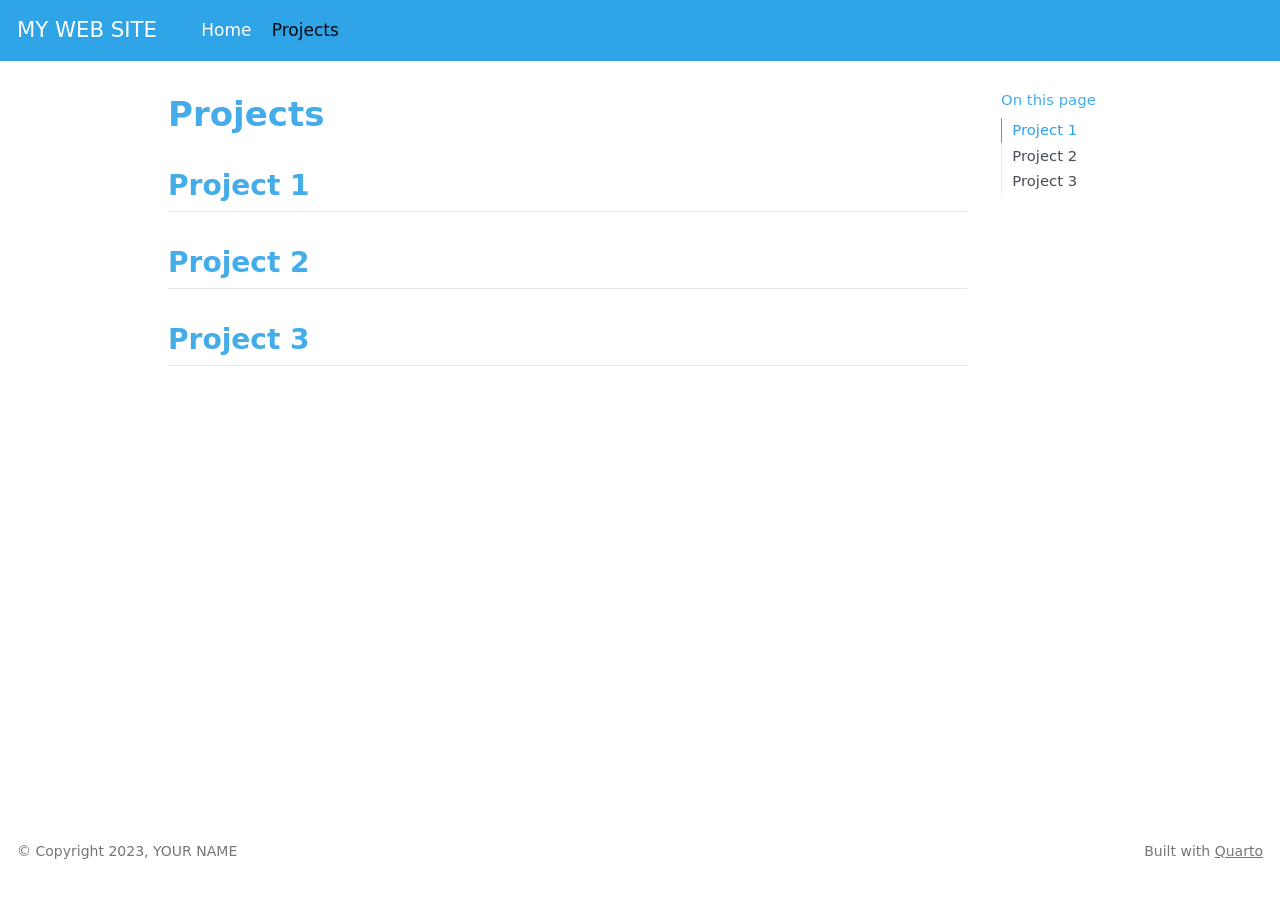
==== docs/projects.html @ d7d1faad "Initial commit" ====
<!DOCTYPE html>
<html xmlns="http://www.w3.org/1999/xhtml" lang="en" xml:lang="en"><head>

<meta charset="utf-8">
<meta name="generator" content="quarto-1.3.361">

<meta name="viewport" content="width=device-width, initial-scale=1.0, user-scalable=yes">


<title>MY WEB SITE - Projects</title>
<style>
code{white-space: pre-wrap;}
span.smallcaps{font-variant: small-caps;}
div.columns{display: flex; gap: min(4vw, 1.5em);}
div.column{flex: auto; overflow-x: auto;}
div.hanging-indent{margin-left: 1.5em; text-indent: -1.5em;}
ul.task-list{list-style: none;}
ul.task-list li input[type="checkbox"] {
  width: 0.8em;
  margin: 0 0.8em 0.2em -1em; /* quarto-specific, see https://github.com/quarto-dev/quarto-cli/issues/4556 */ 
  vertical-align: middle;
}
</style>


<script src="site_libs/quarto-nav/quarto-nav.js"></script>
<script src="site_libs/quarto-nav/headroom.min.js"></script>
<script src="site_libs/clipboard/clipboard.min.js"></script>
<script src="site_libs/quarto-search/autocomplete.umd.js"></script>
<script src="site_libs/quarto-search/fuse.min.js"></script>
<script src="site_libs/quarto-search/quarto-search.js"></script>
<meta name="quarto:offset" content="./">
<script src="site_libs/quarto-html/quarto.js"></script>
<script src="site_libs/quarto-html/popper.min.js"></script>
<script src="site_libs/quarto-html/tippy.umd.min.js"></script>
<script src="site_libs/quarto-html/anchor.min.js"></script>
<link href="site_libs/quarto-html/tippy.css" rel="stylesheet">
<link href="site_libs/quarto-html/quarto-syntax-highlighting.css" rel="stylesheet" id="quarto-text-highlighting-styles">
<script src="site_libs/bootstrap/bootstrap.min.js"></script>
<link href="site_libs/bootstrap/bootstrap-icons.css" rel="stylesheet">
<link href="site_libs/bootstrap/bootstrap.min.css" rel="stylesheet" id="quarto-bootstrap" data-mode="light">
<script id="quarto-search-options" type="application/json">{
  "location": "navbar",
  "copy-button": false,
  "collapse-after": 3,
  "panel-placement": "end",
  "type": "overlay",
  "limit": 20,
  "language": {
    "search-no-results-text": "No results",
    "search-matching-documents-text": "matching documents",
    "search-copy-link-title": "Copy link to search",
    "search-hide-matches-text": "Hide additional matches",
    "search-more-match-text": "more match in this document",
    "search-more-matches-text": "more matches in this document",
    "search-clear-button-title": "Clear",
    "search-detached-cancel-button-title": "Cancel",
    "search-submit-button-title": "Submit",
    "search-label": "Search"
  }
}</script>


</head>

<body class="nav-fixed">

<div id="quarto-search-results"></div>
  <header id="quarto-header" class="headroom fixed-top">
    <nav class="navbar navbar-expand-lg navbar-dark ">
      <div class="navbar-container container-fluid">
      <div class="navbar-brand-container">
    <a class="navbar-brand" href="./index.html">
    <span class="navbar-title">MY WEB SITE</span>
    </a>
  </div>
            <div id="quarto-search" class="" title="Search"></div>
          <button class="navbar-toggler" type="button" data-bs-toggle="collapse" data-bs-target="#navbarCollapse" aria-controls="navbarCollapse" aria-expanded="false" aria-label="Toggle navigation" onclick="if (window.quartoToggleHeadroom) { window.quartoToggleHeadroom(); }">
  <span class="navbar-toggler-icon"></span>
</button>
          <div class="collapse navbar-collapse" id="navbarCollapse">
            <ul class="navbar-nav navbar-nav-scroll me-auto">
  <li class="nav-item">
    <a class="nav-link" href="./index.html" rel="" target="">
 <span class="menu-text">Home</span></a>
  </li>  
  <li class="nav-item">
    <a class="nav-link active" href="./projects.html" rel="" target="" aria-current="page">
 <span class="menu-text">Projects</span></a>
  </li>  
</ul>
            <div class="quarto-navbar-tools ms-auto">
    <a href="https://twitter.com/" title="" class="quarto-navigation-tool px-1" aria-label=""><i class="bi bi-twitter"></i></a>
    <a href="https://github.com/YOURUSERNAME/YOURREPO" title="" class="quarto-navigation-tool px-1" aria-label=""><i class="bi bi-github"></i></a>
</div>
          </div> <!-- /navcollapse -->
      </div> <!-- /container-fluid -->
    </nav>
</header>
<!-- content -->
<div id="quarto-content" class="quarto-container page-columns page-rows-contents page-layout-article page-navbar">
<!-- sidebar -->
<!-- margin-sidebar -->
    <div id="quarto-margin-sidebar" class="sidebar margin-sidebar">
        <nav id="TOC" role="doc-toc" class="toc-active">
    <h2 id="toc-title">On this page</h2>
   
  <ul>
  <li><a href="#project-1" id="toc-project-1" class="nav-link active" data-scroll-target="#project-1">Project 1</a></li>
  <li><a href="#project-2" id="toc-project-2" class="nav-link" data-scroll-target="#project-2">Project 2</a></li>
  <li><a href="#project-3" id="toc-project-3" class="nav-link" data-scroll-target="#project-3">Project 3</a></li>
  </ul>
</nav>
    </div>
<!-- main -->
<main class="content" id="quarto-document-content">

<header id="title-block-header" class="quarto-title-block default">
<div class="quarto-title">
<h1 class="title">Projects</h1>
</div>



<div class="quarto-title-meta">

    
  
    
  </div>
  

</header>

<section id="project-1" class="level2">
<h2 class="anchored" data-anchor-id="project-1">Project 1</h2>
</section>
<section id="project-2" class="level2">
<h2 class="anchored" data-anchor-id="project-2">Project 2</h2>
</section>
<section id="project-3" class="level2">
<h2 class="anchored" data-anchor-id="project-3">Project 3</h2>


</section>

</main> <!-- /main -->
<script id="quarto-html-after-body" type="application/javascript">
window.document.addEventListener("DOMContentLoaded", function (event) {
  const toggleBodyColorMode = (bsSheetEl) => {
    const mode = bsSheetEl.getAttribute("data-mode");
    const bodyEl = window.document.querySelector("body");
    if (mode === "dark") {
      bodyEl.classList.add("quarto-dark");
      bodyEl.classList.remove("quarto-light");
    } else {
      bodyEl.classList.add("quarto-light");
      bodyEl.classList.remove("quarto-dark");
    }
  }
  const toggleBodyColorPrimary = () => {
    const bsSheetEl = window.document.querySelector("link#quarto-bootstrap");
    if (bsSheetEl) {
      toggleBodyColorMode(bsSheetEl);
    }
  }
  toggleBodyColorPrimary();  
  const icon = "";
  const anchorJS = new window.AnchorJS();
  anchorJS.options = {
    placement: 'right',
    icon: icon
  };
  anchorJS.add('.anchored');
  const isCodeAnnotation = (el) => {
    for (const clz of el.classList) {
      if (clz.startsWith('code-annotation-')) {                     
        return true;
      }
    }
    return false;
  }
  const clipboard = new window.ClipboardJS('.code-copy-button', {
    text: function(trigger) {
      const codeEl = trigger.previousElementSibling.cloneNode(true);
      for (const childEl of codeEl.children) {
        if (isCodeAnnotation(childEl)) {
          childEl.remove();
        }
      }
      return codeEl.innerText;
    }
  });
  clipboard.on('success', function(e) {
    // button target
    const button = e.trigger;
    // don't keep focus
    button.blur();
    // flash "checked"
    button.classList.add('code-copy-button-checked');
    var currentTitle = button.getAttribute("title");
    button.setAttribute("title", "Copied!");
    let tooltip;
    if (window.bootstrap) {
      button.setAttribute("data-bs-toggle", "tooltip");
      button.setAttribute("data-bs-placement", "left");
      button.setAttribute("data-bs-title", "Copied!");
      tooltip = new bootstrap.Tooltip(button, 
        { trigger: "manual", 
          customClass: "code-copy-button-tooltip",
          offset: [0, -8]});
      tooltip.show();    
    }
    setTimeout(function() {
      if (tooltip) {
        tooltip.hide();
        button.removeAttribute("data-bs-title");
        button.removeAttribute("data-bs-toggle");
        button.removeAttribute("data-bs-placement");
      }
      button.setAttribute("title", currentTitle);
      button.classList.remove('code-copy-button-checked');
    }, 1000);
    // clear code selection
    e.clearSelection();
  });
  function tippyHover(el, contentFn) {
    const config = {
      allowHTML: true,
      content: contentFn,
      maxWidth: 500,
      delay: 100,
      arrow: false,
      appendTo: function(el) {
          return el.parentElement;
      },
      interactive: true,
      interactiveBorder: 10,
      theme: 'quarto',
      placement: 'bottom-start'
    };
    window.tippy(el, config); 
  }
  const noterefs = window.document.querySelectorAll('a[role="doc-noteref"]');
  for (var i=0; i<noterefs.length; i++) {
    const ref = noterefs[i];
    tippyHover(ref, function() {
      // use id or data attribute instead here
      let href = ref.getAttribute('data-footnote-href') || ref.getAttribute('href');
      try { href = new URL(href).hash; } catch {}
      const id = href.replace(/^#\/?/, "");
      const note = window.document.getElementById(id);
      return note.innerHTML;
    });
  }
      let selectedAnnoteEl;
      const selectorForAnnotation = ( cell, annotation) => {
        let cellAttr = 'data-code-cell="' + cell + '"';
        let lineAttr = 'data-code-annotation="' +  annotation + '"';
        const selector = 'span[' + cellAttr + '][' + lineAttr + ']';
        return selector;
      }
      const selectCodeLines = (annoteEl) => {
        const doc = window.document;
        const targetCell = annoteEl.getAttribute("data-target-cell");
        const targetAnnotation = annoteEl.getAttribute("data-target-annotation");
        const annoteSpan = window.document.querySelector(selectorForAnnotation(targetCell, targetAnnotation));
        const lines = annoteSpan.getAttribute("data-code-lines").split(",");
        const lineIds = lines.map((line) => {
          return targetCell + "-" + line;
        })
        let top = null;
        let height = null;
        let parent = null;
        if (lineIds.length > 0) {
            //compute the position of the single el (top and bottom and make a div)
            const el = window.document.getElementById(lineIds[0]);
            top = el.offsetTop;
            height = el.offsetHeight;
            parent = el.parentElement.parentElement;
          if (lineIds.length > 1) {
            const lastEl = window.document.getElementById(lineIds[lineIds.length - 1]);
            const bottom = lastEl.offsetTop + lastEl.offsetHeight;
            height = bottom - top;
          }
          if (top !== null && height !== null && parent !== null) {
            // cook up a div (if necessary) and position it 
            let div = window.document.getElementById("code-annotation-line-highlight");
            if (div === null) {
              div = window.document.createElement("div");
              div.setAttribute("id", "code-annotation-line-highlight");
              div.style.position = 'absolute';
              parent.appendChild(div);
            }
            div.style.top = top - 2 + "px";
            div.style.height = height + 4 + "px";
            let gutterDiv = window.document.getElementById("code-annotation-line-highlight-gutter");
            if (gutterDiv === null) {
              gutterDiv = window.document.createElement("div");
              gutterDiv.setAttribute("id", "code-annotation-line-highlight-gutter");
              gutterDiv.style.position = 'absolute';
              const codeCell = window.document.getElementById(targetCell);
              const gutter = codeCell.querySelector('.code-annotation-gutter');
              gutter.appendChild(gutterDiv);
            }
            gutterDiv.style.top = top - 2 + "px";
            gutterDiv.style.height = height + 4 + "px";
          }
          selectedAnnoteEl = annoteEl;
        }
      };
      const unselectCodeLines = () => {
        const elementsIds = ["code-annotation-line-highlight", "code-annotation-line-highlight-gutter"];
        elementsIds.forEach((elId) => {
          const div = window.document.getElementById(elId);
          if (div) {
            div.remove();
          }
        });
        selectedAnnoteEl = undefined;
      };
      // Attach click handler to the DT
      const annoteDls = window.document.querySelectorAll('dt[data-target-cell]');
      for (const annoteDlNode of annoteDls) {
        annoteDlNode.addEventListener('click', (event) => {
          const clickedEl = event.target;
          if (clickedEl !== selectedAnnoteEl) {
            unselectCodeLines();
            const activeEl = window.document.querySelector('dt[data-target-cell].code-annotation-active');
            if (activeEl) {
              activeEl.classList.remove('code-annotation-active');
            }
            selectCodeLines(clickedEl);
            clickedEl.classList.add('code-annotation-active');
          } else {
            // Unselect the line
            unselectCodeLines();
            clickedEl.classList.remove('code-annotation-active');
          }
        });
      }
  const findCites = (el) => {
    const parentEl = el.parentElement;
    if (parentEl) {
      const cites = parentEl.dataset.cites;
      if (cites) {
        return {
          el,
          cites: cites.split(' ')
        };
      } else {
        return findCites(el.parentElement)
      }
    } else {
      return undefined;
    }
  };
  var bibliorefs = window.document.querySelectorAll('a[role="doc-biblioref"]');
  for (var i=0; i<bibliorefs.length; i++) {
    const ref = bibliorefs[i];
    const citeInfo = findCites(ref);
    if (citeInfo) {
      tippyHover(citeInfo.el, function() {
        var popup = window.document.createElement('div');
        citeInfo.cites.forEach(function(cite) {
          var citeDiv = window.document.createElement('div');
          citeDiv.classList.add('hanging-indent');
          citeDiv.classList.add('csl-entry');
          var biblioDiv = window.document.getElementById('ref-' + cite);
          if (biblioDiv) {
            citeDiv.innerHTML = biblioDiv.innerHTML;
          }
          popup.appendChild(citeDiv);
        });
        return popup.innerHTML;
      });
    }
  }
});
</script>
</div> <!-- /content -->
<footer class="footer">
  <div class="nav-footer">
    <div class="nav-footer-left">© Copyright 2023, YOUR NAME</div>   
    <div class="nav-footer-center">
      &nbsp;
    </div>
    <div class="nav-footer-right">Built with <a href="https://quarto.org/">Quarto</a></div>
  </div>
</footer>



</body></html>
---- docs/site_libs/quarto-html/tippy.css ----
.tippy-box[data-animation=fade][data-state=hidden]{opacity:0}[data-tippy-root]{max-width:calc(100vw - 10px)}.tippy-box{position:relative;background-color:#333;color:#fff;border-radius:4px;font-size:14px;line-height:1.4;white-space:normal;outline:0;transition-property:transform,visibility,opacity}.tippy-box[data-placement^=top]>.tippy-arrow{bottom:0}.tippy-box[data-placement^=top]>.tippy-arrow:before{bottom:-7px;left:0;border-width:8px 8px 0;border-top-color:initial;transform-origin:center top}.tippy-box[data-placement^=bottom]>.tippy-arrow{top:0}.tippy-box[data-placement^=bottom]>.tippy-arrow:before{top:-7px;left:0;border-width:0 8px 8px;border-bottom-color:initial;transform-origin:center bottom}.tippy-box[data-placement^=left]>.tippy-arrow{right:0}.tippy-box[data-placement^=left]>.tippy-arrow:before{border-width:8px 0 8px 8px;border-left-color:initial;right:-7px;transform-origin:center left}.tippy-box[data-placement^=right]>.tippy-arrow{left:0}.tippy-box[data-placement^=right]>.tippy-arrow:before{left:-7px;border-width:8px 8px 8px 0;border-right-color:initial;transform-origin:center right}.tippy-box[data-inertia][data-state=visible]{transition-timing-function:cubic-bezier(.54,1.5,.38,1.11)}.tippy-arrow{width:16px;height:16px;color:#333}.tippy-arrow:before{content:"";position:absolute;border-color:transparent;border-style:solid}.tippy-content{position:relative;padding:5px 9px;z-index:1}
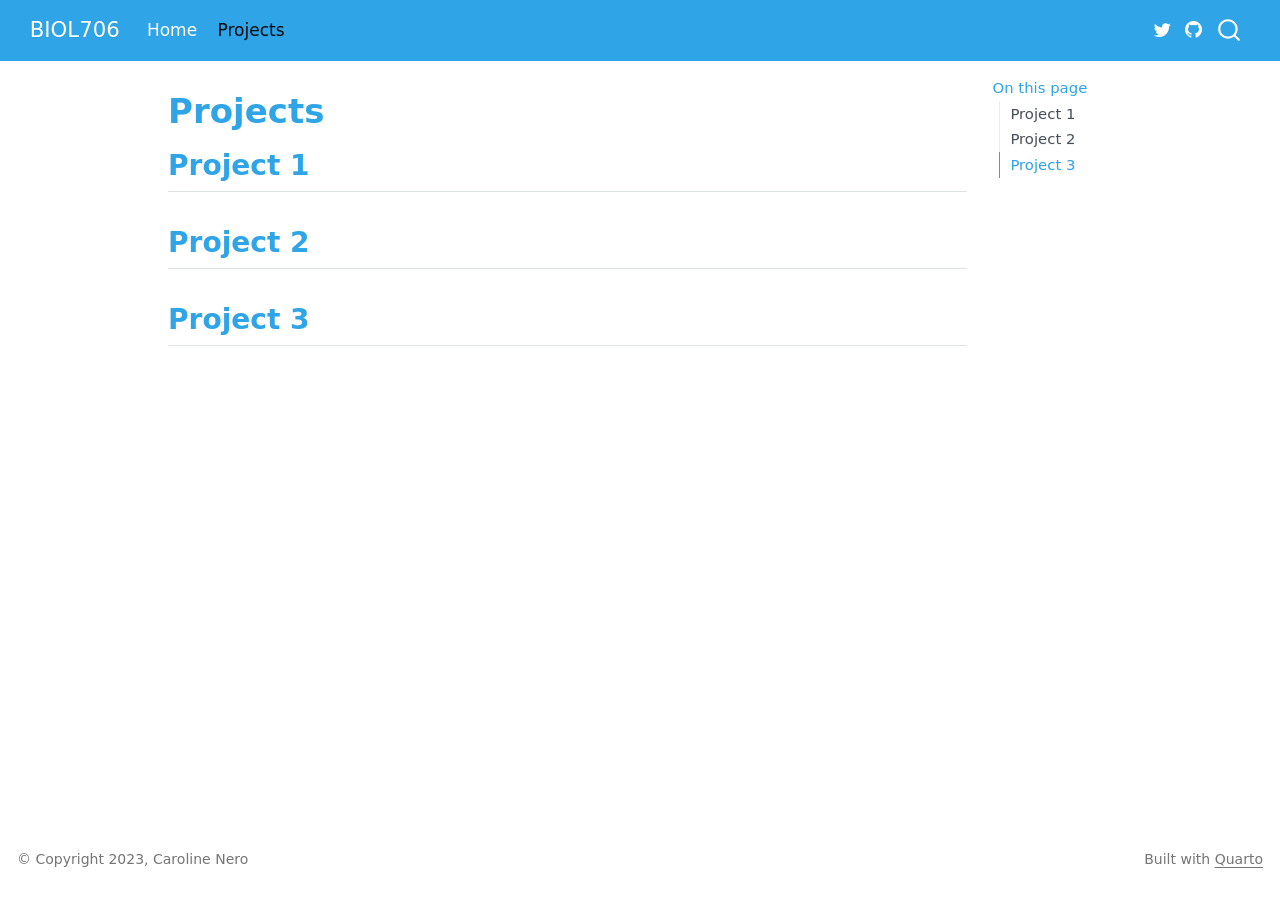
==== commit 3fb919b2: "first commit" ====
--- a/docs/projects.html
+++ b/docs/projects.html
@@ -2,12 +2,12 @@
 <html xmlns="http://www.w3.org/1999/xhtml" lang="en" xml:lang="en"><head>
 
 <meta charset="utf-8">
-<meta name="generator" content="quarto-1.3.361">
+<meta name="generator" content="quarto-1.5.57">
 
 <meta name="viewport" content="width=device-width, initial-scale=1.0, user-scalable=yes">
 
 
-<title>MY WEB SITE - Projects</title>
+<title>Projects – BIOL706</title>
 <style>
 code{white-space: pre-wrap;}
 span.smallcaps{font-variant: small-caps;}
@@ -45,7 +45,13 @@
   "collapse-after": 3,
   "panel-placement": "end",
   "type": "overlay",
-  "limit": 20,
+  "limit": 50,
+  "keyboard-shortcut": [
+    "f",
+    "/",
+    "s"
+  ],
+  "show-item-context": false,
   "language": {
     "search-no-results-text": "No results",
     "search-matching-documents-text": "matching documents",
@@ -54,6 +60,7 @@
     "search-more-match-text": "more match in this document",
     "search-more-matches-text": "more matches in this document",
     "search-clear-button-title": "Clear",
+    "search-text-placeholder": "",
     "search-detached-cancel-button-title": "Cancel",
     "search-submit-button-title": "Submit",
     "search-label": "Search"
@@ -67,33 +74,33 @@
 
 <div id="quarto-search-results"></div>
   <header id="quarto-header" class="headroom fixed-top">
-    <nav class="navbar navbar-expand-lg navbar-dark ">
+    <nav class="navbar navbar-expand-lg " data-bs-theme="dark">
       <div class="navbar-container container-fluid">
-      <div class="navbar-brand-container">
+      <div class="navbar-brand-container mx-auto">
     <a class="navbar-brand" href="./index.html">
-    <span class="navbar-title">MY WEB SITE</span>
+    <span class="navbar-title">BIOL706</span>
     </a>
   </div>
             <div id="quarto-search" class="" title="Search"></div>
-          <button class="navbar-toggler" type="button" data-bs-toggle="collapse" data-bs-target="#navbarCollapse" aria-controls="navbarCollapse" aria-expanded="false" aria-label="Toggle navigation" onclick="if (window.quartoToggleHeadroom) { window.quartoToggleHeadroom(); }">
+          <button class="navbar-toggler" type="button" data-bs-toggle="collapse" data-bs-target="#navbarCollapse" aria-controls="navbarCollapse" role="menu" aria-expanded="false" aria-label="Toggle navigation" onclick="if (window.quartoToggleHeadroom) { window.quartoToggleHeadroom(); }">
   <span class="navbar-toggler-icon"></span>
 </button>
           <div class="collapse navbar-collapse" id="navbarCollapse">
             <ul class="navbar-nav navbar-nav-scroll me-auto">
   <li class="nav-item">
-    <a class="nav-link" href="./index.html" rel="" target="">
- <span class="menu-text">Home</span></a>
+    <a class="nav-link" href="./index.html"> 
+<span class="menu-text">Home</span></a>
   </li>  
   <li class="nav-item">
-    <a class="nav-link active" href="./projects.html" rel="" target="" aria-current="page">
- <span class="menu-text">Projects</span></a>
+    <a class="nav-link active" href="./projects.html" aria-current="page"> 
+<span class="menu-text">Projects</span></a>
   </li>  
 </ul>
-            <div class="quarto-navbar-tools ms-auto">
+          </div> <!-- /navcollapse -->
+            <div class="quarto-navbar-tools">
     <a href="https://twitter.com/" title="" class="quarto-navigation-tool px-1" aria-label=""><i class="bi bi-twitter"></i></a>
     <a href="https://github.com/YOURUSERNAME/YOURREPO" title="" class="quarto-navigation-tool px-1" aria-label=""><i class="bi bi-github"></i></a>
 </div>
-          </div> <!-- /navcollapse -->
       </div> <!-- /container-fluid -->
     </nav>
 </header>
@@ -130,7 +137,9 @@
   </div>
   
 
+
 </header>
+
 
 <section id="project-1" class="level2">
 <h2 class="anchored" data-anchor-id="project-1">Project 1</h2>
@@ -180,18 +189,7 @@
     }
     return false;
   }
-  const clipboard = new window.ClipboardJS('.code-copy-button', {
-    text: function(trigger) {
-      const codeEl = trigger.previousElementSibling.cloneNode(true);
-      for (const childEl of codeEl.children) {
-        if (isCodeAnnotation(childEl)) {
-          childEl.remove();
-        }
-      }
-      return codeEl.innerText;
-    }
-  });
-  clipboard.on('success', function(e) {
+  const onCopySuccess = function(e) {
     // button target
     const button = e.trigger;
     // don't keep focus
@@ -223,11 +221,50 @@
     }, 1000);
     // clear code selection
     e.clearSelection();
+  }
+  const getTextToCopy = function(trigger) {
+      const codeEl = trigger.previousElementSibling.cloneNode(true);
+      for (const childEl of codeEl.children) {
+        if (isCodeAnnotation(childEl)) {
+          childEl.remove();
+        }
+      }
+      return codeEl.innerText;
+  }
+  const clipboard = new window.ClipboardJS('.code-copy-button:not([data-in-quarto-modal])', {
+    text: getTextToCopy
   });
-  function tippyHover(el, contentFn) {
+  clipboard.on('success', onCopySuccess);
+  if (window.document.getElementById('quarto-embedded-source-code-modal')) {
+    // For code content inside modals, clipBoardJS needs to be initialized with a container option
+    // TODO: Check when it could be a function (https://github.com/zenorocha/clipboard.js/issues/860)
+    const clipboardModal = new window.ClipboardJS('.code-copy-button[data-in-quarto-modal]', {
+      text: getTextToCopy,
+      container: window.document.getElementById('quarto-embedded-source-code-modal')
+    });
+    clipboardModal.on('success', onCopySuccess);
+  }
+    var localhostRegex = new RegExp(/^(?:http|https):\/\/localhost\:?[0-9]*\//);
+    var mailtoRegex = new RegExp(/^mailto:/);
+      var filterRegex = new RegExp('/' + window.location.host + '/');
+    var isInternal = (href) => {
+        return filterRegex.test(href) || localhostRegex.test(href) || mailtoRegex.test(href);
+    }
+    // Inspect non-navigation links and adorn them if external
+ 	var links = window.document.querySelectorAll('a[href]:not(.nav-link):not(.navbar-brand):not(.toc-action):not(.sidebar-link):not(.sidebar-item-toggle):not(.pagination-link):not(.no-external):not([aria-hidden]):not(.dropdown-item):not(.quarto-navigation-tool):not(.about-link)');
+    for (var i=0; i<links.length; i++) {
+      const link = links[i];
+      if (!isInternal(link.href)) {
+        // undo the damage that might have been done by quarto-nav.js in the case of
+        // links that we want to consider external
+        if (link.dataset.originalHref !== undefined) {
+          link.href = link.dataset.originalHref;
+        }
+      }
+    }
+  function tippyHover(el, contentFn, onTriggerFn, onUntriggerFn) {
     const config = {
       allowHTML: true,
-      content: contentFn,
       maxWidth: 500,
       delay: 100,
       arrow: false,
@@ -237,8 +274,17 @@
       interactive: true,
       interactiveBorder: 10,
       theme: 'quarto',
-      placement: 'bottom-start'
+      placement: 'bottom-start',
     };
+    if (contentFn) {
+      config.content = contentFn;
+    }
+    if (onTriggerFn) {
+      config.onTrigger = onTriggerFn;
+    }
+    if (onUntriggerFn) {
+      config.onUntrigger = onUntriggerFn;
+    }
     window.tippy(el, config); 
   }
   const noterefs = window.document.querySelectorAll('a[role="doc-noteref"]');
@@ -250,7 +296,130 @@
       try { href = new URL(href).hash; } catch {}
       const id = href.replace(/^#\/?/, "");
       const note = window.document.getElementById(id);
-      return note.innerHTML;
+      if (note) {
+        return note.innerHTML;
+      } else {
+        return "";
+      }
+    });
+  }
+  const xrefs = window.document.querySelectorAll('a.quarto-xref');
+  const processXRef = (id, note) => {
+    // Strip column container classes
+    const stripColumnClz = (el) => {
+      el.classList.remove("page-full", "page-columns");
+      if (el.children) {
+        for (const child of el.children) {
+          stripColumnClz(child);
+        }
+      }
+    }
+    stripColumnClz(note)
+    if (id === null || id.startsWith('sec-')) {
+      // Special case sections, only their first couple elements
+      const container = document.createElement("div");
+      if (note.children && note.children.length > 2) {
+        container.appendChild(note.children[0].cloneNode(true));
+        for (let i = 1; i < note.children.length; i++) {
+          const child = note.children[i];
+          if (child.tagName === "P" && child.innerText === "") {
+            continue;
+          } else {
+            container.appendChild(child.cloneNode(true));
+            break;
+          }
+        }
+        if (window.Quarto?.typesetMath) {
+          window.Quarto.typesetMath(container);
+        }
+        return container.innerHTML
+      } else {
+        if (window.Quarto?.typesetMath) {
+          window.Quarto.typesetMath(note);
+        }
+        return note.innerHTML;
+      }
+    } else {
+      // Remove any anchor links if they are present
+      const anchorLink = note.querySelector('a.anchorjs-link');
+      if (anchorLink) {
+        anchorLink.remove();
+      }
+      if (window.Quarto?.typesetMath) {
+        window.Quarto.typesetMath(note);
+      }
+      // TODO in 1.5, we should make sure this works without a callout special case
+      if (note.classList.contains("callout")) {
+        return note.outerHTML;
+      } else {
+        return note.innerHTML;
+      }
+    }
+  }
+  for (var i=0; i<xrefs.length; i++) {
+    const xref = xrefs[i];
+    tippyHover(xref, undefined, function(instance) {
+      instance.disable();
+      let url = xref.getAttribute('href');
+      let hash = undefined; 
+      if (url.startsWith('#')) {
+        hash = url;
+      } else {
+        try { hash = new URL(url).hash; } catch {}
+      }
+      if (hash) {
+        const id = hash.replace(/^#\/?/, "");
+        const note = window.document.getElementById(id);
+        if (note !== null) {
+          try {
+            const html = processXRef(id, note.cloneNode(true));
+            instance.setContent(html);
+          } finally {
+            instance.enable();
+            instance.show();
+          }
+        } else {
+          // See if we can fetch this
+          fetch(url.split('#')[0])
+          .then(res => res.text())
+          .then(html => {
+            const parser = new DOMParser();
+            const htmlDoc = parser.parseFromString(html, "text/html");
+            const note = htmlDoc.getElementById(id);
+            if (note !== null) {
+              const html = processXRef(id, note);
+              instance.setContent(html);
+            } 
+          }).finally(() => {
+            instance.enable();
+            instance.show();
+          });
+        }
+      } else {
+        // See if we can fetch a full url (with no hash to target)
+        // This is a special case and we should probably do some content thinning / targeting
+        fetch(url)
+        .then(res => res.text())
+        .then(html => {
+          const parser = new DOMParser();
+          const htmlDoc = parser.parseFromString(html, "text/html");
+          const note = htmlDoc.querySelector('main.content');
+          if (note !== null) {
+            // This should only happen for chapter cross references
+            // (since there is no id in the URL)
+            // remove the first header
+            if (note.children.length > 0 && note.children[0].tagName === "HEADER") {
+              note.children[0].remove();
+            }
+            const html = processXRef(null, note);
+            instance.setContent(html);
+          } 
+        }).finally(() => {
+          instance.enable();
+          instance.show();
+        });
+      }
+    }, function(instance) {
     });
   }
       let selectedAnnoteEl;
@@ -294,6 +463,7 @@
             }
             div.style.top = top - 2 + "px";
             div.style.height = height + 4 + "px";
+            div.style.left = 0;
             let gutterDiv = window.document.getElementById("code-annotation-line-highlight-gutter");
             if (gutterDiv === null) {
               gutterDiv = window.document.createElement("div");
@@ -319,6 +489,32 @@
         });
         selectedAnnoteEl = undefined;
       };
+        // Handle positioning of the toggle
+    window.addEventListener(
+      "resize",
+      throttle(() => {
+        elRect = undefined;
+        if (selectedAnnoteEl) {
+          selectCodeLines(selectedAnnoteEl);
+        }
+      }, 10)
+    );
+    function throttle(fn, ms) {
+    let throttle = false;
+    let timer;
+      return (...args) => {
+        if(!throttle) { // first call gets through
+            fn.apply(this, args);
+            throttle = true;
+        } else { // all the others get throttled
+            if(timer) clearTimeout(timer); // cancel #2
+            timer = setTimeout(() => {
+              fn.apply(this, args);
+              timer = throttle = false;
+            }, ms);
+        }
+      };
+    }
       // Attach click handler to the DT
       const annoteDls = window.document.querySelectorAll('dt[data-target-cell]');
       for (const annoteDlNode of annoteDls) {
@@ -381,14 +577,19 @@
 </div> <!-- /content -->
 <footer class="footer">
   <div class="nav-footer">
-    <div class="nav-footer-left">© Copyright 2023, YOUR NAME</div>   
+    <div class="nav-footer-left">
+<p>© Copyright 2023, Caroline Nero</p>
+</div>   
     <div class="nav-footer-center">
       &nbsp;
     </div>
-    <div class="nav-footer-right">Built with <a href="https://quarto.org/">Quarto</a></div>
+    <div class="nav-footer-right">
+<p>Built with <a href="https://quarto.org/">Quarto</a></p>
+</div>
   </div>
 </footer>
 
 
 
+
 </body></html>
--- a/docs/site_libs/quarto-html/quarto-syntax-highlighting.css
+++ b/docs/site_libs/quarto-html/quarto-syntax-highlighting.css
@@ -0,0 +1,205 @@
+/* quarto syntax highlight colors */
+:root {
+  --quarto-hl-ot-color: #003B4F;
+  --quarto-hl-at-color: #657422;
+  --quarto-hl-ss-color: #20794D;
+  --quarto-hl-an-color: #5E5E5E;
+  --quarto-hl-fu-color: #4758AB;
+  --quarto-hl-st-color: #20794D;
+  --quarto-hl-cf-color: #003B4F;
+  --quarto-hl-op-color: #5E5E5E;
+  --quarto-hl-er-color: #AD0000;
+  --quarto-hl-bn-color: #AD0000;
+  --quarto-hl-al-color: #AD0000;
+  --quarto-hl-va-color: #111111;
+  --quarto-hl-bu-color: inherit;
+  --quarto-hl-ex-color: inherit;
+  --quarto-hl-pp-color: #AD0000;
+  --quarto-hl-in-color: #5E5E5E;
+  --quarto-hl-vs-color: #20794D;
+  --quarto-hl-wa-color: #5E5E5E;
+  --quarto-hl-do-color: #5E5E5E;
+  --quarto-hl-im-color: #00769E;
+  --quarto-hl-ch-color: #20794D;
+  --quarto-hl-dt-color: #AD0000;
+  --quarto-hl-fl-color: #AD0000;
+  --quarto-hl-co-color: #5E5E5E;
+  --quarto-hl-cv-color: #5E5E5E;
+  --quarto-hl-cn-color: #8f5902;
+  --quarto-hl-sc-color: #5E5E5E;
+  --quarto-hl-dv-color: #AD0000;
+  --quarto-hl-kw-color: #003B4F;
+}
+
+/* other quarto variables */
+:root {
+  --quarto-font-monospace: SFMono-Regular, Menlo, Monaco, Consolas, "Liberation Mono", "Courier New", monospace;
+}
+
+pre > code.sourceCode > span {
+  color: #003B4F;
+}
+
+code span {
+  color: #003B4F;
+}
+
+code.sourceCode > span {
+  color: #003B4F;
+}
+
+div.sourceCode,
+div.sourceCode pre.sourceCode {
+  color: #003B4F;
+}
+
+code span.ot {
+  color: #003B4F;
+  font-style: inherit;
+}
+
+code span.at {
+  color: #657422;
+  font-style: inherit;
+}
+
+code span.ss {
+  color: #20794D;
+  font-style: inherit;
+}
+
+code span.an {
+  color: #5E5E5E;
+  font-style: inherit;
+}
+
+code span.fu {
+  color: #4758AB;
+  font-style: inherit;
+}
+
+code span.st {
+  color: #20794D;
+  font-style: inherit;
+}
+
+code span.cf {
+  color: #003B4F;
+  font-weight: bold;
+  font-style: inherit;
+}
+
+code span.op {
+  color: #5E5E5E;
+  font-style: inherit;
+}
+
+code span.er {
+  color: #AD0000;
+  font-style: inherit;
+}
+
+code span.bn {
+  color: #AD0000;
+  font-style: inherit;
+}
+
+code span.al {
+  color: #AD0000;
+  font-style: inherit;
+}
+
+code span.va {
+  color: #111111;
+  font-style: inherit;
+}
+
+code span.bu {
+  font-style: inherit;
+}
+
+code span.ex {
+  font-style: inherit;
+}
+
+code span.pp {
+  color: #AD0000;
+  font-style: inherit;
+}
+
+code span.in {
+  color: #5E5E5E;
+  font-style: inherit;
+}
+
+code span.vs {
+  color: #20794D;
+  font-style: inherit;
+}
+
+code span.wa {
+  color: #5E5E5E;
+  font-style: italic;
+}
+
+code span.do {
+  color: #5E5E5E;
+  font-style: italic;
+}
+
+code span.im {
+  color: #00769E;
+  font-style: inherit;
+}
+
+code span.ch {
+  color: #20794D;
+  font-style: inherit;
+}
+
+code span.dt {
+  color: #AD0000;
+  font-style: inherit;
+}
+
+code span.fl {
+  color: #AD0000;
+  font-style: inherit;
+}
+
+code span.co {
+  color: #5E5E5E;
+  font-style: inherit;
+}
+
+code span.cv {
+  color: #5E5E5E;
+  font-style: italic;
+}
+
+code span.cn {
+  color: #8f5902;
+  font-style: inherit;
+}
+
+code span.sc {
+  color: #5E5E5E;
+  font-style: inherit;
+}
+
+code span.dv {
+  color: #AD0000;
+  font-style: inherit;
+}
+
+code span.kw {
+  color: #003B4F;
+  font-weight: bold;
+  font-style: inherit;
+}
+
+.prevent-inlining {
+  content: "</";
+}
+
+/*# sourceMappingURL=debc5d5d77c3f9108843748ff7464032.css.map */
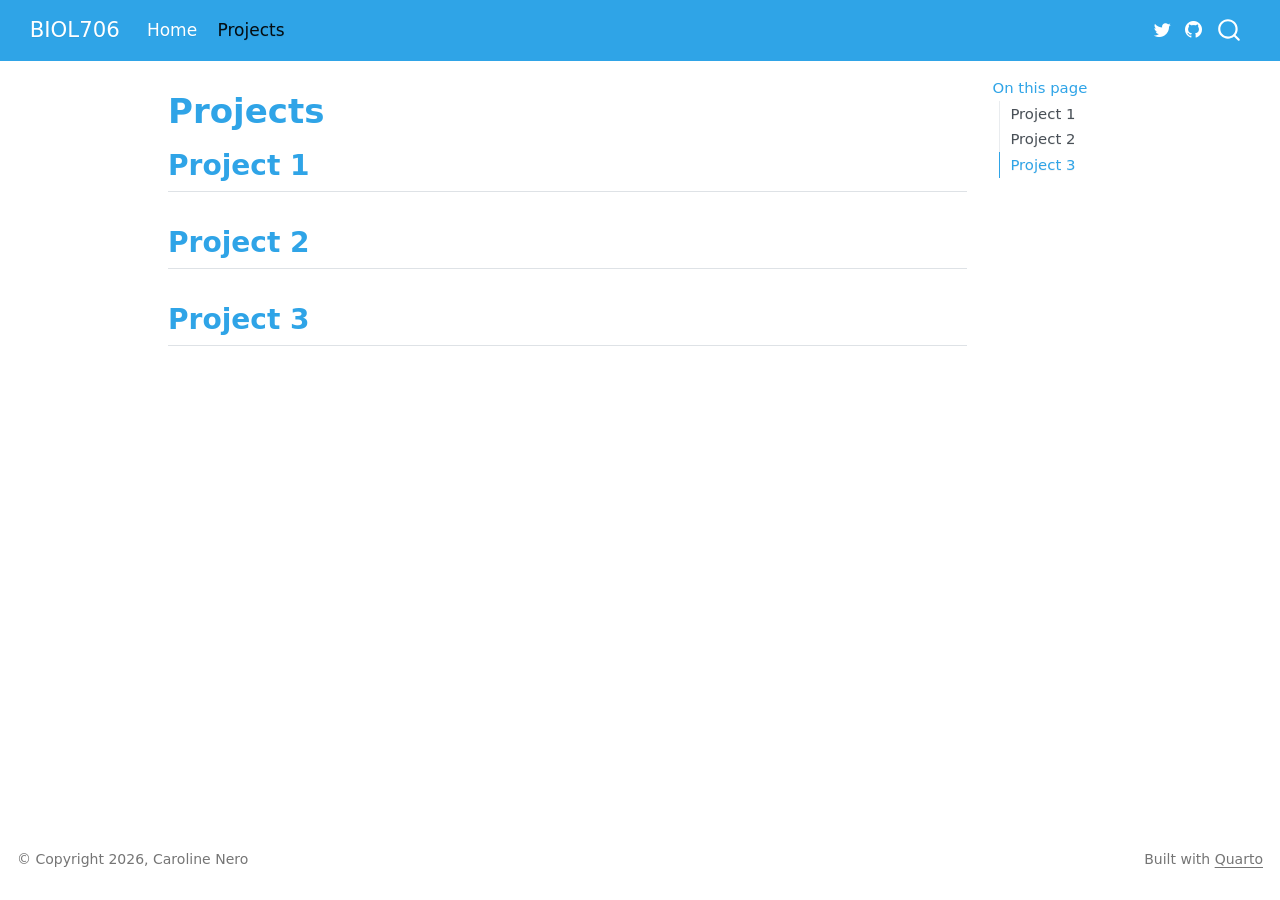
==== commit 91e8032f: "added better stuffs to make it the better website" ====
--- a/docs/projects.html
+++ b/docs/projects.html
@@ -2,17 +2,23 @@
 <html xmlns="http://www.w3.org/1999/xhtml" lang="en" xml:lang="en"><head>
 
 <meta charset="utf-8">
-<meta name="generator" content="quarto-1.5.57">
+<meta name="generator" content="quarto-1.10.18">
 
 <meta name="viewport" content="width=device-width, initial-scale=1.0, user-scalable=yes">
 
 
 <title>Projects – BIOL706</title>
 <style>
-code{white-space: pre-wrap;}
+/* Default styles provided by pandoc.
+** See https://pandoc.org/MANUAL.html#variables-for-html for config info.
+*/
 span.smallcaps{font-variant: small-caps;}
-div.columns{display: flex; gap: min(4vw, 1.5em);}
-div.column{flex: auto; overflow-x: auto;}
+div.columns{display: flex; gap: 1.5em;}
+div.column{flex: auto;}
+@media screen {
+div.columns{gap: min(4vw, 1.5em);}
+div.column{overflow-x: auto;}
+}
 div.hanging-indent{margin-left: 1.5em; text-indent: -1.5em;}
 ul.task-list{list-style: none;}
 ul.task-list li input[type="checkbox"] {
@@ -30,15 +36,16 @@
 <script src="site_libs/quarto-search/fuse.min.js"></script>
 <script src="site_libs/quarto-search/quarto-search.js"></script>
 <meta name="quarto:offset" content="./">
-<script src="site_libs/quarto-html/quarto.js"></script>
+<script src="site_libs/quarto-html/quarto.js" type="module"></script>
+<script src="site_libs/quarto-html/tabsets/tabsets.js" type="module"></script>
 <script src="site_libs/quarto-html/popper.min.js"></script>
 <script src="site_libs/quarto-html/tippy.umd.min.js"></script>
 <script src="site_libs/quarto-html/anchor.min.js"></script>
 <link href="site_libs/quarto-html/tippy.css" rel="stylesheet">
-<link href="site_libs/quarto-html/quarto-syntax-highlighting.css" rel="stylesheet" id="quarto-text-highlighting-styles">
+<link href="site_libs/quarto-html/quarto-syntax-highlighting-64a204ab8560d761af7679ceaba22944.css" rel="stylesheet" id="quarto-text-highlighting-styles">
 <script src="site_libs/bootstrap/bootstrap.min.js"></script>
 <link href="site_libs/bootstrap/bootstrap-icons.css" rel="stylesheet">
-<link href="site_libs/bootstrap/bootstrap.min.css" rel="stylesheet" id="quarto-bootstrap" data-mode="light">
+<link href="site_libs/bootstrap/bootstrap-29b139f52e1b4087b0c9e4528fec9435.min.css" rel="stylesheet" append-hash="true" id="quarto-bootstrap" data-mode="light">
 <script id="quarto-search-options" type="application/json">{
   "location": "navbar",
   "copy-button": false,
@@ -70,7 +77,7 @@
 
 </head>
 
-<body class="nav-fixed">
+<body class="nav-fixed quarto-light">
 
 <div id="quarto-search-results"></div>
   <header id="quarto-header" class="headroom fixed-top">
@@ -155,239 +162,243 @@
 
 </main> <!-- /main -->
 <script id="quarto-html-after-body" type="application/javascript">
-window.document.addEventListener("DOMContentLoaded", function (event) {
-  const toggleBodyColorMode = (bsSheetEl) => {
-    const mode = bsSheetEl.getAttribute("data-mode");
-    const bodyEl = window.document.querySelector("body");
-    if (mode === "dark") {
-      bodyEl.classList.add("quarto-dark");
-      bodyEl.classList.remove("quarto-light");
-    } else {
-      bodyEl.classList.add("quarto-light");
-      bodyEl.classList.remove("quarto-dark");
-    }
-  }
-  const toggleBodyColorPrimary = () => {
-    const bsSheetEl = window.document.querySelector("link#quarto-bootstrap");
-    if (bsSheetEl) {
-      toggleBodyColorMode(bsSheetEl);
-    }
-  }
-  toggleBodyColorPrimary();  
-  const icon = "";
-  const anchorJS = new window.AnchorJS();
-  anchorJS.options = {
-    placement: 'right',
-    icon: icon
-  };
-  anchorJS.add('.anchored');
-  const isCodeAnnotation = (el) => {
-    for (const clz of el.classList) {
-      if (clz.startsWith('code-annotation-')) {                     
-        return true;
-      }
-    }
-    return false;
-  }
-  const onCopySuccess = function(e) {
-    // button target
-    const button = e.trigger;
-    // don't keep focus
-    button.blur();
-    // flash "checked"
-    button.classList.add('code-copy-button-checked');
-    var currentTitle = button.getAttribute("title");
-    button.setAttribute("title", "Copied!");
-    let tooltip;
-    if (window.bootstrap) {
-      button.setAttribute("data-bs-toggle", "tooltip");
-      button.setAttribute("data-bs-placement", "left");
-      button.setAttribute("data-bs-title", "Copied!");
-      tooltip = new bootstrap.Tooltip(button, 
-        { trigger: "manual", 
-          customClass: "code-copy-button-tooltip",
-          offset: [0, -8]});
-      tooltip.show();    
-    }
-    setTimeout(function() {
-      if (tooltip) {
-        tooltip.hide();
-        button.removeAttribute("data-bs-title");
-        button.removeAttribute("data-bs-toggle");
-        button.removeAttribute("data-bs-placement");
-      }
-      button.setAttribute("title", currentTitle);
-      button.classList.remove('code-copy-button-checked');
-    }, 1000);
-    // clear code selection
-    e.clearSelection();
-  }
-  const getTextToCopy = function(trigger) {
-      const codeEl = trigger.previousElementSibling.cloneNode(true);
+  window.document.addEventListener("DOMContentLoaded", function (event) {
+    const icon = "";
+    const anchorJS = new window.AnchorJS();
+    anchorJS.options = {
+      placement: 'right',
+      icon: icon
+    };
+    anchorJS.add('.anchored');
+    const isCodeAnnotation = (el) => {
+      for (const clz of el.classList) {
+        if (clz.startsWith('code-annotation-')) {                     
+          return true;
+        }
+      }
+      return false;
+    }
+    const onCopySuccess = function(e) {
+      // button target
+      const button = e.trigger;
+      // don't keep focus
+      button.blur();
+      // flash "checked"
+      button.classList.add('code-copy-button-checked');
+      var currentTitle = button.getAttribute("title");
+      button.setAttribute("title", "Copied!");
+      let tooltip;
+      if (window.bootstrap) {
+        button.setAttribute("data-bs-toggle", "tooltip");
+        button.setAttribute("data-bs-placement", "left");
+        button.setAttribute("data-bs-title", "Copied!");
+        tooltip = new bootstrap.Tooltip(button, 
+          { trigger: "manual", 
+            customClass: "code-copy-button-tooltip",
+            offset: [0, -8]});
+        tooltip.show();    
+      }
+      setTimeout(function() {
+        if (tooltip) {
+          tooltip.hide();
+          button.removeAttribute("data-bs-title");
+          button.removeAttribute("data-bs-toggle");
+          button.removeAttribute("data-bs-placement");
+        }
+        button.setAttribute("title", currentTitle);
+        button.classList.remove('code-copy-button-checked');
+      }, 1000);
+      // clear code selection
+      e.clearSelection();
+    }
+    const getTextToCopy = function(trigger) {
+      const outerScaffold = trigger.parentElement.cloneNode(true);
+      const codeEl = outerScaffold.querySelector('code');
       for (const childEl of codeEl.children) {
         if (isCodeAnnotation(childEl)) {
           childEl.remove();
         }
       }
       return codeEl.innerText;
-  }
-  const clipboard = new window.ClipboardJS('.code-copy-button:not([data-in-quarto-modal])', {
-    text: getTextToCopy
-  });
-  clipboard.on('success', onCopySuccess);
-  if (window.document.getElementById('quarto-embedded-source-code-modal')) {
-    // For code content inside modals, clipBoardJS needs to be initialized with a container option
-    // TODO: Check when it could be a function (https://github.com/zenorocha/clipboard.js/issues/860)
-    const clipboardModal = new window.ClipboardJS('.code-copy-button[data-in-quarto-modal]', {
-      text: getTextToCopy,
-      container: window.document.getElementById('quarto-embedded-source-code-modal')
+    }
+    const clipboard = new window.ClipboardJS('.code-copy-button:not([data-in-quarto-modal])', {
+      text: getTextToCopy
     });
-    clipboardModal.on('success', onCopySuccess);
-  }
-    var localhostRegex = new RegExp(/^(?:http|https):\/\/localhost\:?[0-9]*\//);
-    var mailtoRegex = new RegExp(/^mailto:/);
-      var filterRegex = new RegExp('/' + window.location.host + '/');
-    var isInternal = (href) => {
-        return filterRegex.test(href) || localhostRegex.test(href) || mailtoRegex.test(href);
-    }
-    // Inspect non-navigation links and adorn them if external
- 	var links = window.document.querySelectorAll('a[href]:not(.nav-link):not(.navbar-brand):not(.toc-action):not(.sidebar-link):not(.sidebar-item-toggle):not(.pagination-link):not(.no-external):not([aria-hidden]):not(.dropdown-item):not(.quarto-navigation-tool):not(.about-link)');
-    for (var i=0; i<links.length; i++) {
-      const link = links[i];
-      if (!isInternal(link.href)) {
-        // undo the damage that might have been done by quarto-nav.js in the case of
-        // links that we want to consider external
-        if (link.dataset.originalHref !== undefined) {
-          link.href = link.dataset.originalHref;
-        }
-      }
-    }
-  function tippyHover(el, contentFn, onTriggerFn, onUntriggerFn) {
-    const config = {
-      allowHTML: true,
-      maxWidth: 500,
-      delay: 100,
-      arrow: false,
-      appendTo: function(el) {
-          return el.parentElement;
-      },
-      interactive: true,
-      interactiveBorder: 10,
-      theme: 'quarto',
-      placement: 'bottom-start',
-    };
-    if (contentFn) {
-      config.content = contentFn;
-    }
-    if (onTriggerFn) {
-      config.onTrigger = onTriggerFn;
-    }
-    if (onUntriggerFn) {
-      config.onUntrigger = onUntriggerFn;
-    }
-    window.tippy(el, config); 
-  }
-  const noterefs = window.document.querySelectorAll('a[role="doc-noteref"]');
-  for (var i=0; i<noterefs.length; i++) {
-    const ref = noterefs[i];
-    tippyHover(ref, function() {
-      // use id or data attribute instead here
-      let href = ref.getAttribute('data-footnote-href') || ref.getAttribute('href');
-      try { href = new URL(href).hash; } catch {}
-      const id = href.replace(/^#\/?/, "");
-      const note = window.document.getElementById(id);
-      if (note) {
-        return note.innerHTML;
+    clipboard.on('success', onCopySuccess);
+    if (window.document.getElementById('quarto-embedded-source-code-modal')) {
+      const clipboardModal = new window.ClipboardJS('.code-copy-button[data-in-quarto-modal]', {
+        text: getTextToCopy,
+        container: window.document.getElementById('quarto-embedded-source-code-modal')
+      });
+      clipboardModal.on('success', onCopySuccess);
+    }
+      var localhostRegex = new RegExp(/^(?:http|https):\/\/localhost\:?[0-9]*\//);
+      var mailtoRegex = new RegExp(/^mailto:/);
+        var filterRegex = new RegExp('/' + window.location.host + '/');
+      var isInternal = (href) => {
+          return filterRegex.test(href) || localhostRegex.test(href) || mailtoRegex.test(href);
+      }
+      // Inspect non-navigation links and adorn them if external
+     var links = window.document.querySelectorAll('a[href]:not(.nav-link):not(.navbar-brand):not(.toc-action):not(.sidebar-link):not(.sidebar-item-toggle):not(.pagination-link):not(.no-external):not([aria-hidden]):not(.dropdown-item):not(.quarto-navigation-tool):not(.about-link)');
+      for (var i=0; i<links.length; i++) {
+        const link = links[i];
+        if (!isInternal(link.href)) {
+          // undo the damage that might have been done by quarto-nav.js in the case of
+          // links that we want to consider external
+          if (link.dataset.originalHref !== undefined) {
+            link.href = link.dataset.originalHref;
+          }
+        }
+      }
+    function tippyHover(el, contentFn, onTriggerFn, onUntriggerFn) {
+      const config = {
+        allowHTML: true,
+        maxWidth: 500,
+        delay: 100,
+        arrow: false,
+        appendTo: function(el) {
+            return el.parentElement;
+        },
+        interactive: true,
+        interactiveBorder: 10,
+        theme: 'quarto',
+        placement: 'bottom-start',
+      };
+      if (contentFn) {
+        config.content = contentFn;
+      }
+      if (onTriggerFn) {
+        config.onTrigger = onTriggerFn;
+      }
+      if (onUntriggerFn) {
+        config.onUntrigger = onUntriggerFn;
+      }
+      window.tippy(el, config); 
+    }
+    const noterefs = window.document.querySelectorAll('a[role="doc-noteref"]');
+    for (var i=0; i<noterefs.length; i++) {
+      const ref = noterefs[i];
+      tippyHover(ref, function() {
+        // use id or data attribute instead here
+        let href = ref.getAttribute('data-footnote-href') || ref.getAttribute('href');
+        try { href = new URL(href).hash; } catch {}
+        const id = href.replace(/^#\/?/, "");
+        const note = window.document.getElementById(id);
+        if (note) {
+          return note.innerHTML;
+        } else {
+          return "";
+        }
+      });
+    }
+    const xrefs = window.document.querySelectorAll('a.quarto-xref');
+    const processXRef = (id, note) => {
+      // Strip column container classes
+      const stripColumnClz = (el) => {
+        el.classList.remove("page-full", "page-columns");
+        if (el.children) {
+          for (const child of el.children) {
+            stripColumnClz(child);
+          }
+        }
+      }
+      stripColumnClz(note)
+      if (id === null || id.startsWith('sec-')) {
+        // Special case sections, only their first couple elements
+        const container = document.createElement("div");
+        if (note.children && note.children.length > 2) {
+          container.appendChild(note.children[0].cloneNode(true));
+          for (let i = 1; i < note.children.length; i++) {
+            const child = note.children[i];
+            if (child.tagName === "P" && child.innerText === "") {
+              continue;
+            } else {
+              container.appendChild(child.cloneNode(true));
+              break;
+            }
+          }
+          if (window.Quarto?.typesetMath) {
+            window.Quarto.typesetMath(container);
+          }
+          return container.innerHTML
+        } else {
+          if (window.Quarto?.typesetMath) {
+            window.Quarto.typesetMath(note);
+          }
+          return note.innerHTML;
+        }
       } else {
-        return "";
-      }
-    });
-  }
-  const xrefs = window.document.querySelectorAll('a.quarto-xref');
-  const processXRef = (id, note) => {
-    // Strip column container classes
-    const stripColumnClz = (el) => {
-      el.classList.remove("page-full", "page-columns");
-      if (el.children) {
-        for (const child of el.children) {
-          stripColumnClz(child);
-        }
-      }
-    }
-    stripColumnClz(note)
-    if (id === null || id.startsWith('sec-')) {
-      // Special case sections, only their first couple elements
-      const container = document.createElement("div");
-      if (note.children && note.children.length > 2) {
-        container.appendChild(note.children[0].cloneNode(true));
-        for (let i = 1; i < note.children.length; i++) {
-          const child = note.children[i];
-          if (child.tagName === "P" && child.innerText === "") {
-            continue;
-          } else {
-            container.appendChild(child.cloneNode(true));
-            break;
-          }
-        }
-        if (window.Quarto?.typesetMath) {
-          window.Quarto.typesetMath(container);
-        }
-        return container.innerHTML
-      } else {
+        // Remove any anchor links if they are present
+        const anchorLink = note.querySelector('a.anchorjs-link');
+        if (anchorLink) {
+          anchorLink.remove();
+        }
         if (window.Quarto?.typesetMath) {
           window.Quarto.typesetMath(note);
         }
-        return note.innerHTML;
-      }
-    } else {
-      // Remove any anchor links if they are present
-      const anchorLink = note.querySelector('a.anchorjs-link');
-      if (anchorLink) {
-        anchorLink.remove();
-      }
-      if (window.Quarto?.typesetMath) {
-        window.Quarto.typesetMath(note);
-      }
-      // TODO in 1.5, we should make sure this works without a callout special case
-      if (note.classList.contains("callout")) {
-        return note.outerHTML;
-      } else {
-        return note.innerHTML;
-      }
-    }
-  }
-  for (var i=0; i<xrefs.length; i++) {
-    const xref = xrefs[i];
-    tippyHover(xref, undefined, function(instance) {
-      instance.disable();
-      let url = xref.getAttribute('href');
-      let hash = undefined; 
-      if (url.startsWith('#')) {
-        hash = url;
-      } else {
-        try { hash = new URL(url).hash; } catch {}
-      }
-      if (hash) {
-        const id = hash.replace(/^#\/?/, "");
-        const note = window.document.getElementById(id);
-        if (note !== null) {
-          try {
-            const html = processXRef(id, note.cloneNode(true));
-            instance.setContent(html);
-          } finally {
-            instance.enable();
-            instance.show();
-          }
+        if (note.classList.contains("callout")) {
+          return note.outerHTML;
         } else {
-          // See if we can fetch this
-          fetch(url.split('#')[0])
+          return note.innerHTML;
+        }
+      }
+    }
+    for (var i=0; i<xrefs.length; i++) {
+      const xref = xrefs[i];
+      tippyHover(xref, undefined, function(instance) {
+        instance.disable();
+        let url = xref.getAttribute('href');
+        let hash = undefined; 
+        if (url.startsWith('#')) {
+          hash = url;
+        } else {
+          try { hash = new URL(url).hash; } catch {}
+        }
+        if (hash) {
+          const id = hash.replace(/^#\/?/, "");
+          const note = window.document.getElementById(id);
+          if (note !== null) {
+            try {
+              const html = processXRef(id, note.cloneNode(true));
+              instance.setContent(html);
+            } finally {
+              instance.enable();
+              instance.show();
+            }
+          } else {
+            // See if we can fetch this
+            fetch(url.split('#')[0])
+            .then(res => res.text())
+            .then(html => {
+              const parser = new DOMParser();
+              const htmlDoc = parser.parseFromString(html, "text/html");
+              const note = htmlDoc.getElementById(id);
+              if (note !== null) {
+                const html = processXRef(id, note);
+                instance.setContent(html);
+              } 
+            }).finally(() => {
+              instance.enable();
+              instance.show();
+            });
+          }
+        } else {
+          // See if we can fetch a full url (with no hash to target)
+          // This is a special case and we should probably do some content thinning / targeting
+          fetch(url)
           .then(res => res.text())
           .then(html => {
             const parser = new DOMParser();
             const htmlDoc = parser.parseFromString(html, "text/html");
-            const note = htmlDoc.getElementById(id);
+            const note = htmlDoc.querySelector('main.content');
             if (note !== null) {
-              const html = processXRef(id, note);
+              // This should only happen for chapter cross references
+              // (since there is no id in the URL)
+              // remove the first header
+              if (note.children.length > 0 && note.children[0].tagName === "HEADER") {
+                note.children[0].remove();
+              }
+              const html = processXRef(null, note);
               instance.setContent(html);
             } 
           }).finally(() => {
@@ -395,190 +406,166 @@
             instance.show();
           });
         }
+      }, function(instance) {
+      });
+    }
+        let selectedAnnoteEl;
+        const selectorForAnnotation = ( cell, annotation) => {
+          let cellAttr = 'data-code-cell="' + cell + '"';
+          let lineAttr = 'data-code-annotation="' +  annotation + '"';
+          const selector = 'span[' + cellAttr + '][' + lineAttr + ']';
+          return selector;
+        }
+        const selectCodeLines = (annoteEl) => {
+          const doc = window.document;
+          const targetCell = annoteEl.getAttribute("data-target-cell");
+          const targetAnnotation = annoteEl.getAttribute("data-target-annotation");
+          const annoteSpan = window.document.querySelector(selectorForAnnotation(targetCell, targetAnnotation));
+          const lines = annoteSpan.getAttribute("data-code-lines").split(",");
+          const lineIds = lines.map((line) => {
+            return targetCell + "-" + line;
+          })
+          let top = null;
+          let height = null;
+          let parent = null;
+          if (lineIds.length > 0) {
+              //compute the position of the single el (top and bottom and make a div)
+              const el = window.document.getElementById(lineIds[0]);
+              top = el.offsetTop;
+              height = el.offsetHeight;
+              parent = el.parentElement.parentElement;
+            if (lineIds.length > 1) {
+              const lastEl = window.document.getElementById(lineIds[lineIds.length - 1]);
+              const bottom = lastEl.offsetTop + lastEl.offsetHeight;
+              height = bottom - top;
+            }
+            if (top !== null && height !== null && parent !== null) {
+              // cook up a div (if necessary) and position it 
+              let div = window.document.getElementById("code-annotation-line-highlight");
+              if (div === null) {
+                div = window.document.createElement("div");
+                div.setAttribute("id", "code-annotation-line-highlight");
+                div.style.position = 'absolute';
+                parent.appendChild(div);
+              }
+              div.style.top = top - 2 + "px";
+              div.style.height = height + 4 + "px";
+              div.style.left = 0;
+              let gutterDiv = window.document.getElementById("code-annotation-line-highlight-gutter");
+              if (gutterDiv === null) {
+                gutterDiv = window.document.createElement("div");
+                gutterDiv.setAttribute("id", "code-annotation-line-highlight-gutter");
+                gutterDiv.style.position = 'absolute';
+                const codeCell = window.document.getElementById(targetCell);
+                const gutter = codeCell.querySelector('.code-annotation-gutter');
+                gutter.appendChild(gutterDiv);
+              }
+              gutterDiv.style.top = top - 2 + "px";
+              gutterDiv.style.height = height + 4 + "px";
+            }
+            selectedAnnoteEl = annoteEl;
+          }
+        };
+        const unselectCodeLines = () => {
+          const elementsIds = ["code-annotation-line-highlight", "code-annotation-line-highlight-gutter"];
+          elementsIds.forEach((elId) => {
+            const div = window.document.getElementById(elId);
+            if (div) {
+              div.remove();
+            }
+          });
+          selectedAnnoteEl = undefined;
+        };
+          // Handle positioning of the toggle
+      window.addEventListener(
+        "resize",
+        throttle(() => {
+          elRect = undefined;
+          if (selectedAnnoteEl) {
+            selectCodeLines(selectedAnnoteEl);
+          }
+        }, 10)
+      );
+      function throttle(fn, ms) {
+      let throttle = false;
+      let timer;
+        return (...args) => {
+          if(!throttle) { // first call gets through
+              fn.apply(this, args);
+              throttle = true;
+          } else { // all the others get throttled
+              if(timer) clearTimeout(timer); // cancel #2
+              timer = setTimeout(() => {
+                fn.apply(this, args);
+                timer = throttle = false;
+              }, ms);
+          }
+        };
+      }
+        // Attach click handler to the DT
+        const annoteDls = window.document.querySelectorAll('dt[data-target-cell]');
+        for (const annoteDlNode of annoteDls) {
+          annoteDlNode.addEventListener('click', (event) => {
+            const clickedEl = event.target;
+            if (clickedEl !== selectedAnnoteEl) {
+              unselectCodeLines();
+              const activeEl = window.document.querySelector('dt[data-target-cell].code-annotation-active');
+              if (activeEl) {
+                activeEl.classList.remove('code-annotation-active');
+              }
+              selectCodeLines(clickedEl);
+              clickedEl.classList.add('code-annotation-active');
+            } else {
+              // Unselect the line
+              unselectCodeLines();
+              clickedEl.classList.remove('code-annotation-active');
+            }
+          });
+        }
+    const findCites = (el) => {
+      const parentEl = el.parentElement;
+      if (parentEl) {
+        const cites = parentEl.dataset.cites;
+        if (cites) {
+          return {
+            el,
+            cites: cites.split(' ')
+          };
+        } else {
+          return findCites(el.parentElement)
+        }
       } else {
-        // See if we can fetch a full url (with no hash to target)
-        // This is a special case and we should probably do some content thinning / targeting
-        fetch(url)
-        .then(res => res.text())
-        .then(html => {
-          const parser = new DOMParser();
-          const htmlDoc = parser.parseFromString(html, "text/html");
-          const note = htmlDoc.querySelector('main.content');
-          if (note !== null) {
-            // This should only happen for chapter cross references
-            // (since there is no id in the URL)
-            // remove the first header
-            if (note.children.length > 0 && note.children[0].tagName === "HEADER") {
-              note.children[0].remove();
-            }
-            const html = processXRef(null, note);
-            instance.setContent(html);
-          } 
-        }).finally(() => {
-          instance.enable();
-          instance.show();
+        return undefined;
+      }
+    };
+    var bibliorefs = window.document.querySelectorAll('a[role="doc-biblioref"]');
+    for (var i=0; i<bibliorefs.length; i++) {
+      const ref = bibliorefs[i];
+      const citeInfo = findCites(ref);
+      if (citeInfo) {
+        tippyHover(citeInfo.el, function() {
+          var popup = window.document.createElement('div');
+          citeInfo.cites.forEach(function(cite) {
+            var citeDiv = window.document.createElement('div');
+            citeDiv.classList.add('hanging-indent');
+            citeDiv.classList.add('csl-entry');
+            var biblioDiv = window.document.getElementById('ref-' + cite);
+            if (biblioDiv) {
+              citeDiv.innerHTML = biblioDiv.innerHTML;
+            }
+            popup.appendChild(citeDiv);
+          });
+          return popup.innerHTML;
         });
       }
-    }, function(instance) {
-    });
-  }
-      let selectedAnnoteEl;
-      const selectorForAnnotation = ( cell, annotation) => {
-        let cellAttr = 'data-code-cell="' + cell + '"';
-        let lineAttr = 'data-code-annotation="' +  annotation + '"';
-        const selector = 'span[' + cellAttr + '][' + lineAttr + ']';
-        return selector;
-      }
-      const selectCodeLines = (annoteEl) => {
-        const doc = window.document;
-        const targetCell = annoteEl.getAttribute("data-target-cell");
-        const targetAnnotation = annoteEl.getAttribute("data-target-annotation");
-        const annoteSpan = window.document.querySelector(selectorForAnnotation(targetCell, targetAnnotation));
-        const lines = annoteSpan.getAttribute("data-code-lines").split(",");
-        const lineIds = lines.map((line) => {
-          return targetCell + "-" + line;
-        })
-        let top = null;
-        let height = null;
-        let parent = null;
-        if (lineIds.length > 0) {
-            //compute the position of the single el (top and bottom and make a div)
-            const el = window.document.getElementById(lineIds[0]);
-            top = el.offsetTop;
-            height = el.offsetHeight;
-            parent = el.parentElement.parentElement;
-          if (lineIds.length > 1) {
-            const lastEl = window.document.getElementById(lineIds[lineIds.length - 1]);
-            const bottom = lastEl.offsetTop + lastEl.offsetHeight;
-            height = bottom - top;
-          }
-          if (top !== null && height !== null && parent !== null) {
-            // cook up a div (if necessary) and position it 
-            let div = window.document.getElementById("code-annotation-line-highlight");
-            if (div === null) {
-              div = window.document.createElement("div");
-              div.setAttribute("id", "code-annotation-line-highlight");
-              div.style.position = 'absolute';
-              parent.appendChild(div);
-            }
-            div.style.top = top - 2 + "px";
-            div.style.height = height + 4 + "px";
-            div.style.left = 0;
-            let gutterDiv = window.document.getElementById("code-annotation-line-highlight-gutter");
-            if (gutterDiv === null) {
-              gutterDiv = window.document.createElement("div");
-              gutterDiv.setAttribute("id", "code-annotation-line-highlight-gutter");
-              gutterDiv.style.position = 'absolute';
-              const codeCell = window.document.getElementById(targetCell);
-              const gutter = codeCell.querySelector('.code-annotation-gutter');
-              gutter.appendChild(gutterDiv);
-            }
-            gutterDiv.style.top = top - 2 + "px";
-            gutterDiv.style.height = height + 4 + "px";
-          }
-          selectedAnnoteEl = annoteEl;
-        }
-      };
-      const unselectCodeLines = () => {
-        const elementsIds = ["code-annotation-line-highlight", "code-annotation-line-highlight-gutter"];
-        elementsIds.forEach((elId) => {
-          const div = window.document.getElementById(elId);
-          if (div) {
-            div.remove();
-          }
-        });
-        selectedAnnoteEl = undefined;
-      };
-        // Handle positioning of the toggle
-    window.addEventListener(
-      "resize",
-      throttle(() => {
-        elRect = undefined;
-        if (selectedAnnoteEl) {
-          selectCodeLines(selectedAnnoteEl);
-        }
-      }, 10)
-    );
-    function throttle(fn, ms) {
-    let throttle = false;
-    let timer;
-      return (...args) => {
-        if(!throttle) { // first call gets through
-            fn.apply(this, args);
-            throttle = true;
-        } else { // all the others get throttled
-            if(timer) clearTimeout(timer); // cancel #2
-            timer = setTimeout(() => {
-              fn.apply(this, args);
-              timer = throttle = false;
-            }, ms);
-        }
-      };
-    }
-      // Attach click handler to the DT
-      const annoteDls = window.document.querySelectorAll('dt[data-target-cell]');
-      for (const annoteDlNode of annoteDls) {
-        annoteDlNode.addEventListener('click', (event) => {
-          const clickedEl = event.target;
-          if (clickedEl !== selectedAnnoteEl) {
-            unselectCodeLines();
-            const activeEl = window.document.querySelector('dt[data-target-cell].code-annotation-active');
-            if (activeEl) {
-              activeEl.classList.remove('code-annotation-active');
-            }
-            selectCodeLines(clickedEl);
-            clickedEl.classList.add('code-annotation-active');
-          } else {
-            // Unselect the line
-            unselectCodeLines();
-            clickedEl.classList.remove('code-annotation-active');
-          }
-        });
-      }
-  const findCites = (el) => {
-    const parentEl = el.parentElement;
-    if (parentEl) {
-      const cites = parentEl.dataset.cites;
-      if (cites) {
-        return {
-          el,
-          cites: cites.split(' ')
-        };
-      } else {
-        return findCites(el.parentElement)
-      }
-    } else {
-      return undefined;
-    }
-  };
-  var bibliorefs = window.document.querySelectorAll('a[role="doc-biblioref"]');
-  for (var i=0; i<bibliorefs.length; i++) {
-    const ref = bibliorefs[i];
-    const citeInfo = findCites(ref);
-    if (citeInfo) {
-      tippyHover(citeInfo.el, function() {
-        var popup = window.document.createElement('div');
-        citeInfo.cites.forEach(function(cite) {
-          var citeDiv = window.document.createElement('div');
-          citeDiv.classList.add('hanging-indent');
-          citeDiv.classList.add('csl-entry');
-          var biblioDiv = window.document.getElementById('ref-' + cite);
-          if (biblioDiv) {
-            citeDiv.innerHTML = biblioDiv.innerHTML;
-          }
-          popup.appendChild(citeDiv);
-        });
-        return popup.innerHTML;
-      });
-    }
-  }
-});
-</script>
+    }
+  });
+  </script>
 </div> <!-- /content -->
 <footer class="footer">
   <div class="nav-footer">
     <div class="nav-footer-left">
-<p>© Copyright 2023, Caroline Nero</p>
+<p>© Copyright 2026, Caroline Nero</p>
 </div>   
     <div class="nav-footer-center">
       &nbsp;
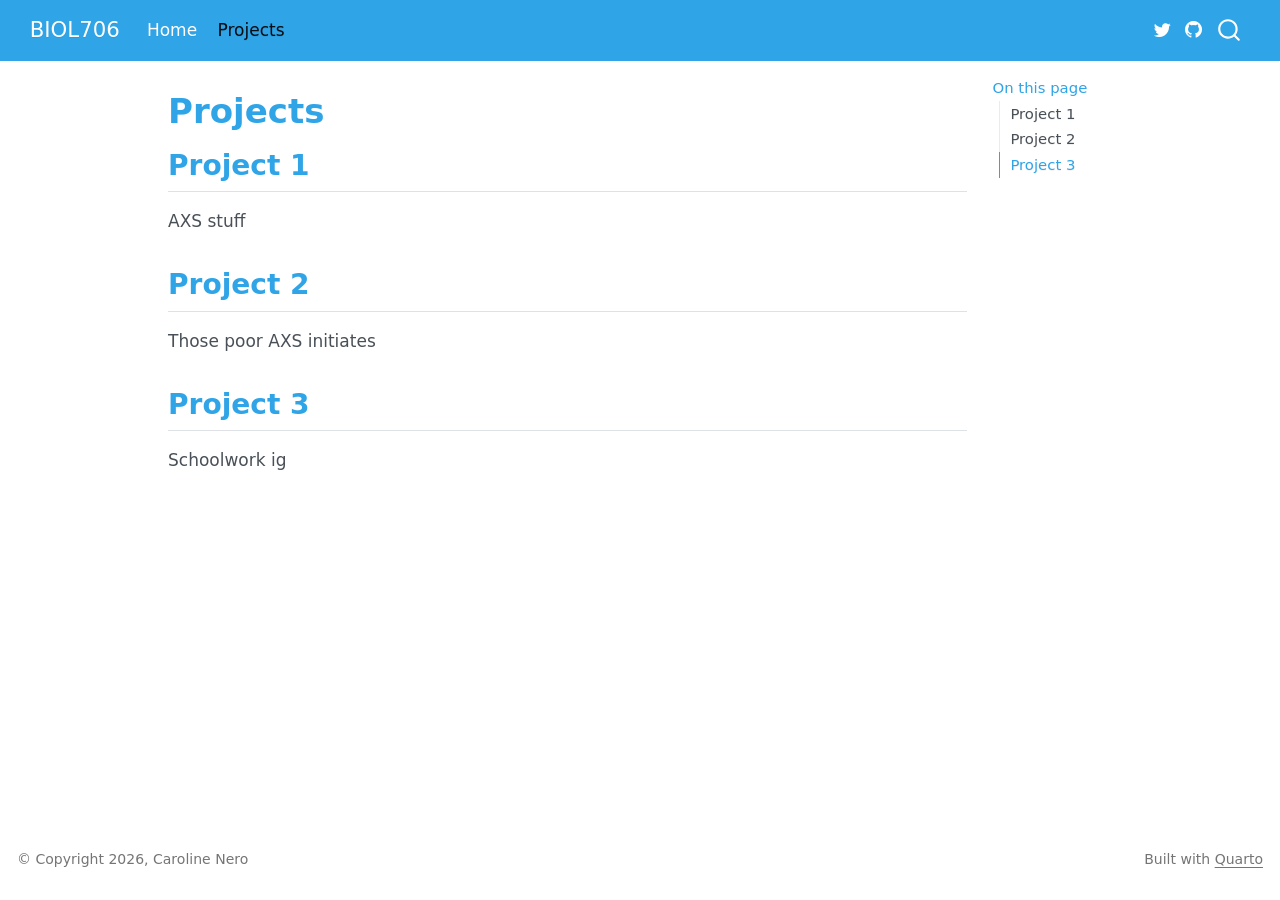
==== commit a0fe3a5a: "pic??" ====
--- a/docs/projects.html
+++ b/docs/projects.html
@@ -2,23 +2,17 @@
 <html xmlns="http://www.w3.org/1999/xhtml" lang="en" xml:lang="en"><head>
 
 <meta charset="utf-8">
-<meta name="generator" content="quarto-1.10.18">
+<meta name="generator" content="quarto-1.5.57">
 
 <meta name="viewport" content="width=device-width, initial-scale=1.0, user-scalable=yes">
 
 
 <title>Projects – BIOL706</title>
 <style>
-/* Default styles provided by pandoc.
-** See https://pandoc.org/MANUAL.html#variables-for-html for config info.
-*/
+code{white-space: pre-wrap;}
 span.smallcaps{font-variant: small-caps;}
-div.columns{display: flex; gap: 1.5em;}
-div.column{flex: auto;}
-@media screen {
-div.columns{gap: min(4vw, 1.5em);}
-div.column{overflow-x: auto;}
-}
+div.columns{display: flex; gap: min(4vw, 1.5em);}
+div.column{flex: auto; overflow-x: auto;}
 div.hanging-indent{margin-left: 1.5em; text-indent: -1.5em;}
 ul.task-list{list-style: none;}
 ul.task-list li input[type="checkbox"] {
@@ -36,16 +30,15 @@
 <script src="site_libs/quarto-search/fuse.min.js"></script>
 <script src="site_libs/quarto-search/quarto-search.js"></script>
 <meta name="quarto:offset" content="./">
-<script src="site_libs/quarto-html/quarto.js" type="module"></script>
-<script src="site_libs/quarto-html/tabsets/tabsets.js" type="module"></script>
+<script src="site_libs/quarto-html/quarto.js"></script>
 <script src="site_libs/quarto-html/popper.min.js"></script>
 <script src="site_libs/quarto-html/tippy.umd.min.js"></script>
 <script src="site_libs/quarto-html/anchor.min.js"></script>
 <link href="site_libs/quarto-html/tippy.css" rel="stylesheet">
-<link href="site_libs/quarto-html/quarto-syntax-highlighting-64a204ab8560d761af7679ceaba22944.css" rel="stylesheet" id="quarto-text-highlighting-styles">
+<link href="site_libs/quarto-html/quarto-syntax-highlighting.css" rel="stylesheet" id="quarto-text-highlighting-styles">
 <script src="site_libs/bootstrap/bootstrap.min.js"></script>
 <link href="site_libs/bootstrap/bootstrap-icons.css" rel="stylesheet">
-<link href="site_libs/bootstrap/bootstrap-29b139f52e1b4087b0c9e4528fec9435.min.css" rel="stylesheet" append-hash="true" id="quarto-bootstrap" data-mode="light">
+<link href="site_libs/bootstrap/bootstrap.min.css" rel="stylesheet" id="quarto-bootstrap" data-mode="light">
 <script id="quarto-search-options" type="application/json">{
   "location": "navbar",
   "copy-button": false,
@@ -77,7 +70,7 @@
 
 </head>
 
-<body class="nav-fixed quarto-light">
+<body class="nav-fixed">
 
 <div id="quarto-search-results"></div>
   <header id="quarto-header" class="headroom fixed-top">
@@ -150,255 +143,254 @@
 
 <section id="project-1" class="level2">
 <h2 class="anchored" data-anchor-id="project-1">Project 1</h2>
+<p>AXS stuff</p>
 </section>
 <section id="project-2" class="level2">
 <h2 class="anchored" data-anchor-id="project-2">Project 2</h2>
+<p>Those poor AXS initiates</p>
 </section>
 <section id="project-3" class="level2">
 <h2 class="anchored" data-anchor-id="project-3">Project 3</h2>
+<p>Schoolwork ig</p>
 
 
 </section>
 
 </main> <!-- /main -->
 <script id="quarto-html-after-body" type="application/javascript">
-  window.document.addEventListener("DOMContentLoaded", function (event) {
-    const icon = "";
-    const anchorJS = new window.AnchorJS();
-    anchorJS.options = {
-      placement: 'right',
-      icon: icon
-    };
-    anchorJS.add('.anchored');
-    const isCodeAnnotation = (el) => {
-      for (const clz of el.classList) {
-        if (clz.startsWith('code-annotation-')) {                     
-          return true;
-        }
-      }
-      return false;
-    }
-    const onCopySuccess = function(e) {
-      // button target
-      const button = e.trigger;
-      // don't keep focus
-      button.blur();
-      // flash "checked"
-      button.classList.add('code-copy-button-checked');
-      var currentTitle = button.getAttribute("title");
-      button.setAttribute("title", "Copied!");
-      let tooltip;
-      if (window.bootstrap) {
-        button.setAttribute("data-bs-toggle", "tooltip");
-        button.setAttribute("data-bs-placement", "left");
-        button.setAttribute("data-bs-title", "Copied!");
-        tooltip = new bootstrap.Tooltip(button, 
-          { trigger: "manual", 
-            customClass: "code-copy-button-tooltip",
-            offset: [0, -8]});
-        tooltip.show();    
-      }
-      setTimeout(function() {
-        if (tooltip) {
-          tooltip.hide();
-          button.removeAttribute("data-bs-title");
-          button.removeAttribute("data-bs-toggle");
-          button.removeAttribute("data-bs-placement");
-        }
-        button.setAttribute("title", currentTitle);
-        button.classList.remove('code-copy-button-checked');
-      }, 1000);
-      // clear code selection
-      e.clearSelection();
-    }
-    const getTextToCopy = function(trigger) {
-      const outerScaffold = trigger.parentElement.cloneNode(true);
-      const codeEl = outerScaffold.querySelector('code');
+window.document.addEventListener("DOMContentLoaded", function (event) {
+  const toggleBodyColorMode = (bsSheetEl) => {
+    const mode = bsSheetEl.getAttribute("data-mode");
+    const bodyEl = window.document.querySelector("body");
+    if (mode === "dark") {
+      bodyEl.classList.add("quarto-dark");
+      bodyEl.classList.remove("quarto-light");
+    } else {
+      bodyEl.classList.add("quarto-light");
+      bodyEl.classList.remove("quarto-dark");
+    }
+  }
+  const toggleBodyColorPrimary = () => {
+    const bsSheetEl = window.document.querySelector("link#quarto-bootstrap");
+    if (bsSheetEl) {
+      toggleBodyColorMode(bsSheetEl);
+    }
+  }
+  toggleBodyColorPrimary();  
+  const icon = "";
+  const anchorJS = new window.AnchorJS();
+  anchorJS.options = {
+    placement: 'right',
+    icon: icon
+  };
+  anchorJS.add('.anchored');
+  const isCodeAnnotation = (el) => {
+    for (const clz of el.classList) {
+      if (clz.startsWith('code-annotation-')) {                     
+        return true;
+      }
+    }
+    return false;
+  }
+  const onCopySuccess = function(e) {
+    // button target
+    const button = e.trigger;
+    // don't keep focus
+    button.blur();
+    // flash "checked"
+    button.classList.add('code-copy-button-checked');
+    var currentTitle = button.getAttribute("title");
+    button.setAttribute("title", "Copied!");
+    let tooltip;
+    if (window.bootstrap) {
+      button.setAttribute("data-bs-toggle", "tooltip");
+      button.setAttribute("data-bs-placement", "left");
+      button.setAttribute("data-bs-title", "Copied!");
+      tooltip = new bootstrap.Tooltip(button, 
+        { trigger: "manual", 
+          customClass: "code-copy-button-tooltip",
+          offset: [0, -8]});
+      tooltip.show();    
+    }
+    setTimeout(function() {
+      if (tooltip) {
+        tooltip.hide();
+        button.removeAttribute("data-bs-title");
+        button.removeAttribute("data-bs-toggle");
+        button.removeAttribute("data-bs-placement");
+      }
+      button.setAttribute("title", currentTitle);
+      button.classList.remove('code-copy-button-checked');
+    }, 1000);
+    // clear code selection
+    e.clearSelection();
+  }
+  const getTextToCopy = function(trigger) {
+      const codeEl = trigger.previousElementSibling.cloneNode(true);
       for (const childEl of codeEl.children) {
         if (isCodeAnnotation(childEl)) {
           childEl.remove();
         }
       }
       return codeEl.innerText;
-    }
-    const clipboard = new window.ClipboardJS('.code-copy-button:not([data-in-quarto-modal])', {
-      text: getTextToCopy
+  }
+  const clipboard = new window.ClipboardJS('.code-copy-button:not([data-in-quarto-modal])', {
+    text: getTextToCopy
+  });
+  clipboard.on('success', onCopySuccess);
+  if (window.document.getElementById('quarto-embedded-source-code-modal')) {
+    // For code content inside modals, clipBoardJS needs to be initialized with a container option
+    // TODO: Check when it could be a function (https://github.com/zenorocha/clipboard.js/issues/860)
+    const clipboardModal = new window.ClipboardJS('.code-copy-button[data-in-quarto-modal]', {
+      text: getTextToCopy,
+      container: window.document.getElementById('quarto-embedded-source-code-modal')
     });
-    clipboard.on('success', onCopySuccess);
-    if (window.document.getElementById('quarto-embedded-source-code-modal')) {
-      const clipboardModal = new window.ClipboardJS('.code-copy-button[data-in-quarto-modal]', {
-        text: getTextToCopy,
-        container: window.document.getElementById('quarto-embedded-source-code-modal')
-      });
-      clipboardModal.on('success', onCopySuccess);
-    }
-      var localhostRegex = new RegExp(/^(?:http|https):\/\/localhost\:?[0-9]*\//);
-      var mailtoRegex = new RegExp(/^mailto:/);
-        var filterRegex = new RegExp('/' + window.location.host + '/');
-      var isInternal = (href) => {
-          return filterRegex.test(href) || localhostRegex.test(href) || mailtoRegex.test(href);
-      }
-      // Inspect non-navigation links and adorn them if external
-     var links = window.document.querySelectorAll('a[href]:not(.nav-link):not(.navbar-brand):not(.toc-action):not(.sidebar-link):not(.sidebar-item-toggle):not(.pagination-link):not(.no-external):not([aria-hidden]):not(.dropdown-item):not(.quarto-navigation-tool):not(.about-link)');
-      for (var i=0; i<links.length; i++) {
-        const link = links[i];
-        if (!isInternal(link.href)) {
-          // undo the damage that might have been done by quarto-nav.js in the case of
-          // links that we want to consider external
-          if (link.dataset.originalHref !== undefined) {
-            link.href = link.dataset.originalHref;
-          }
-        }
-      }
-    function tippyHover(el, contentFn, onTriggerFn, onUntriggerFn) {
-      const config = {
-        allowHTML: true,
-        maxWidth: 500,
-        delay: 100,
-        arrow: false,
-        appendTo: function(el) {
-            return el.parentElement;
-        },
-        interactive: true,
-        interactiveBorder: 10,
-        theme: 'quarto',
-        placement: 'bottom-start',
-      };
-      if (contentFn) {
-        config.content = contentFn;
-      }
-      if (onTriggerFn) {
-        config.onTrigger = onTriggerFn;
-      }
-      if (onUntriggerFn) {
-        config.onUntrigger = onUntriggerFn;
-      }
-      window.tippy(el, config); 
-    }
-    const noterefs = window.document.querySelectorAll('a[role="doc-noteref"]');
-    for (var i=0; i<noterefs.length; i++) {
-      const ref = noterefs[i];
-      tippyHover(ref, function() {
-        // use id or data attribute instead here
-        let href = ref.getAttribute('data-footnote-href') || ref.getAttribute('href');
-        try { href = new URL(href).hash; } catch {}
-        const id = href.replace(/^#\/?/, "");
-        const note = window.document.getElementById(id);
-        if (note) {
-          return note.innerHTML;
-        } else {
-          return "";
-        }
-      });
-    }
-    const xrefs = window.document.querySelectorAll('a.quarto-xref');
-    const processXRef = (id, note) => {
-      // Strip column container classes
-      const stripColumnClz = (el) => {
-        el.classList.remove("page-full", "page-columns");
-        if (el.children) {
-          for (const child of el.children) {
-            stripColumnClz(child);
-          }
-        }
-      }
-      stripColumnClz(note)
-      if (id === null || id.startsWith('sec-')) {
-        // Special case sections, only their first couple elements
-        const container = document.createElement("div");
-        if (note.children && note.children.length > 2) {
-          container.appendChild(note.children[0].cloneNode(true));
-          for (let i = 1; i < note.children.length; i++) {
-            const child = note.children[i];
-            if (child.tagName === "P" && child.innerText === "") {
-              continue;
-            } else {
-              container.appendChild(child.cloneNode(true));
-              break;
-            }
-          }
-          if (window.Quarto?.typesetMath) {
-            window.Quarto.typesetMath(container);
-          }
-          return container.innerHTML
-        } else {
-          if (window.Quarto?.typesetMath) {
-            window.Quarto.typesetMath(note);
-          }
-          return note.innerHTML;
-        }
+    clipboardModal.on('success', onCopySuccess);
+  }
+    var localhostRegex = new RegExp(/^(?:http|https):\/\/localhost\:?[0-9]*\//);
+    var mailtoRegex = new RegExp(/^mailto:/);
+      var filterRegex = new RegExp('/' + window.location.host + '/');
+    var isInternal = (href) => {
+        return filterRegex.test(href) || localhostRegex.test(href) || mailtoRegex.test(href);
+    }
+    // Inspect non-navigation links and adorn them if external
+ 	var links = window.document.querySelectorAll('a[href]:not(.nav-link):not(.navbar-brand):not(.toc-action):not(.sidebar-link):not(.sidebar-item-toggle):not(.pagination-link):not(.no-external):not([aria-hidden]):not(.dropdown-item):not(.quarto-navigation-tool):not(.about-link)');
+    for (var i=0; i<links.length; i++) {
+      const link = links[i];
+      if (!isInternal(link.href)) {
+        // undo the damage that might have been done by quarto-nav.js in the case of
+        // links that we want to consider external
+        if (link.dataset.originalHref !== undefined) {
+          link.href = link.dataset.originalHref;
+        }
+      }
+    }
+  function tippyHover(el, contentFn, onTriggerFn, onUntriggerFn) {
+    const config = {
+      allowHTML: true,
+      maxWidth: 500,
+      delay: 100,
+      arrow: false,
+      appendTo: function(el) {
+          return el.parentElement;
+      },
+      interactive: true,
+      interactiveBorder: 10,
+      theme: 'quarto',
+      placement: 'bottom-start',
+    };
+    if (contentFn) {
+      config.content = contentFn;
+    }
+    if (onTriggerFn) {
+      config.onTrigger = onTriggerFn;
+    }
+    if (onUntriggerFn) {
+      config.onUntrigger = onUntriggerFn;
+    }
+    window.tippy(el, config); 
+  }
+  const noterefs = window.document.querySelectorAll('a[role="doc-noteref"]');
+  for (var i=0; i<noterefs.length; i++) {
+    const ref = noterefs[i];
+    tippyHover(ref, function() {
+      // use id or data attribute instead here
+      let href = ref.getAttribute('data-footnote-href') || ref.getAttribute('href');
+      try { href = new URL(href).hash; } catch {}
+      const id = href.replace(/^#\/?/, "");
+      const note = window.document.getElementById(id);
+      if (note) {
+        return note.innerHTML;
       } else {
-        // Remove any anchor links if they are present
-        const anchorLink = note.querySelector('a.anchorjs-link');
-        if (anchorLink) {
-          anchorLink.remove();
-        }
+        return "";
+      }
+    });
+  }
+  const xrefs = window.document.querySelectorAll('a.quarto-xref');
+  const processXRef = (id, note) => {
+    // Strip column container classes
+    const stripColumnClz = (el) => {
+      el.classList.remove("page-full", "page-columns");
+      if (el.children) {
+        for (const child of el.children) {
+          stripColumnClz(child);
+        }
+      }
+    }
+    stripColumnClz(note)
+    if (id === null || id.startsWith('sec-')) {
+      // Special case sections, only their first couple elements
+      const container = document.createElement("div");
+      if (note.children && note.children.length > 2) {
+        container.appendChild(note.children[0].cloneNode(true));
+        for (let i = 1; i < note.children.length; i++) {
+          const child = note.children[i];
+          if (child.tagName === "P" && child.innerText === "") {
+            continue;
+          } else {
+            container.appendChild(child.cloneNode(true));
+            break;
+          }
+        }
+        if (window.Quarto?.typesetMath) {
+          window.Quarto.typesetMath(container);
+        }
+        return container.innerHTML
+      } else {
         if (window.Quarto?.typesetMath) {
           window.Quarto.typesetMath(note);
         }
-        if (note.classList.contains("callout")) {
-          return note.outerHTML;
+        return note.innerHTML;
+      }
+    } else {
+      // Remove any anchor links if they are present
+      const anchorLink = note.querySelector('a.anchorjs-link');
+      if (anchorLink) {
+        anchorLink.remove();
+      }
+      if (window.Quarto?.typesetMath) {
+        window.Quarto.typesetMath(note);
+      }
+      // TODO in 1.5, we should make sure this works without a callout special case
+      if (note.classList.contains("callout")) {
+        return note.outerHTML;
+      } else {
+        return note.innerHTML;
+      }
+    }
+  }
+  for (var i=0; i<xrefs.length; i++) {
+    const xref = xrefs[i];
+    tippyHover(xref, undefined, function(instance) {
+      instance.disable();
+      let url = xref.getAttribute('href');
+      let hash = undefined; 
+      if (url.startsWith('#')) {
+        hash = url;
+      } else {
+        try { hash = new URL(url).hash; } catch {}
+      }
+      if (hash) {
+        const id = hash.replace(/^#\/?/, "");
+        const note = window.document.getElementById(id);
+        if (note !== null) {
+          try {
+            const html = processXRef(id, note.cloneNode(true));
+            instance.setContent(html);
+          } finally {
+            instance.enable();
+            instance.show();
+          }
         } else {
-          return note.innerHTML;
-        }
-      }
-    }
-    for (var i=0; i<xrefs.length; i++) {
-      const xref = xrefs[i];
-      tippyHover(xref, undefined, function(instance) {
-        instance.disable();
-        let url = xref.getAttribute('href');
-        let hash = undefined; 
-        if (url.startsWith('#')) {
-          hash = url;
-        } else {
-          try { hash = new URL(url).hash; } catch {}
-        }
-        if (hash) {
-          const id = hash.replace(/^#\/?/, "");
-          const note = window.document.getElementById(id);
-          if (note !== null) {
-            try {
-              const html = processXRef(id, note.cloneNode(true));
-              instance.setContent(html);
-            } finally {
-              instance.enable();
-              instance.show();
-            }
-          } else {
-            // See if we can fetch this
-            fetch(url.split('#')[0])
-            .then(res => res.text())
-            .then(html => {
-              const parser = new DOMParser();
-              const htmlDoc = parser.parseFromString(html, "text/html");
-              const note = htmlDoc.getElementById(id);
-              if (note !== null) {
-                const html = processXRef(id, note);
-                instance.setContent(html);
-              } 
-            }).finally(() => {
-              instance.enable();
-              instance.show();
-            });
-          }
-        } else {
-          // See if we can fetch a full url (with no hash to target)
-          // This is a special case and we should probably do some content thinning / targeting
-          fetch(url)
+          // See if we can fetch this
+          fetch(url.split('#')[0])
           .then(res => res.text())
           .then(html => {
             const parser = new DOMParser();
             const htmlDoc = parser.parseFromString(html, "text/html");
-            const note = htmlDoc.querySelector('main.content');
+            const note = htmlDoc.getElementById(id);
             if (note !== null) {
-              // This should only happen for chapter cross references
-              // (since there is no id in the URL)
-              // remove the first header
-              if (note.children.length > 0 && note.children[0].tagName === "HEADER") {
-                note.children[0].remove();
-              }
-              const html = processXRef(null, note);
+              const html = processXRef(id, note);
               instance.setContent(html);
             } 
           }).finally(() => {
@@ -406,161 +398,185 @@
             instance.show();
           });
         }
-      }, function(instance) {
+      } else {
+        // See if we can fetch a full url (with no hash to target)
+        // This is a special case and we should probably do some content thinning / targeting
+        fetch(url)
+        .then(res => res.text())
+        .then(html => {
+          const parser = new DOMParser();
+          const htmlDoc = parser.parseFromString(html, "text/html");
+          const note = htmlDoc.querySelector('main.content');
+          if (note !== null) {
+            // This should only happen for chapter cross references
+            // (since there is no id in the URL)
+            // remove the first header
+            if (note.children.length > 0 && note.children[0].tagName === "HEADER") {
+              note.children[0].remove();
+            }
+            const html = processXRef(null, note);
+            instance.setContent(html);
+          } 
+        }).finally(() => {
+          instance.enable();
+          instance.show();
+        });
+      }
+    }, function(instance) {
+    });
+  }
+      let selectedAnnoteEl;
+      const selectorForAnnotation = ( cell, annotation) => {
+        let cellAttr = 'data-code-cell="' + cell + '"';
+        let lineAttr = 'data-code-annotation="' +  annotation + '"';
+        const selector = 'span[' + cellAttr + '][' + lineAttr + ']';
+        return selector;
+      }
+      const selectCodeLines = (annoteEl) => {
+        const doc = window.document;
+        const targetCell = annoteEl.getAttribute("data-target-cell");
+        const targetAnnotation = annoteEl.getAttribute("data-target-annotation");
+        const annoteSpan = window.document.querySelector(selectorForAnnotation(targetCell, targetAnnotation));
+        const lines = annoteSpan.getAttribute("data-code-lines").split(",");
+        const lineIds = lines.map((line) => {
+          return targetCell + "-" + line;
+        })
+        let top = null;
+        let height = null;
+        let parent = null;
+        if (lineIds.length > 0) {
+            //compute the position of the single el (top and bottom and make a div)
+            const el = window.document.getElementById(lineIds[0]);
+            top = el.offsetTop;
+            height = el.offsetHeight;
+            parent = el.parentElement.parentElement;
+          if (lineIds.length > 1) {
+            const lastEl = window.document.getElementById(lineIds[lineIds.length - 1]);
+            const bottom = lastEl.offsetTop + lastEl.offsetHeight;
+            height = bottom - top;
+          }
+          if (top !== null && height !== null && parent !== null) {
+            // cook up a div (if necessary) and position it 
+            let div = window.document.getElementById("code-annotation-line-highlight");
+            if (div === null) {
+              div = window.document.createElement("div");
+              div.setAttribute("id", "code-annotation-line-highlight");
+              div.style.position = 'absolute';
+              parent.appendChild(div);
+            }
+            div.style.top = top - 2 + "px";
+            div.style.height = height + 4 + "px";
+            div.style.left = 0;
+            let gutterDiv = window.document.getElementById("code-annotation-line-highlight-gutter");
+            if (gutterDiv === null) {
+              gutterDiv = window.document.createElement("div");
+              gutterDiv.setAttribute("id", "code-annotation-line-highlight-gutter");
+              gutterDiv.style.position = 'absolute';
+              const codeCell = window.document.getElementById(targetCell);
+              const gutter = codeCell.querySelector('.code-annotation-gutter');
+              gutter.appendChild(gutterDiv);
+            }
+            gutterDiv.style.top = top - 2 + "px";
+            gutterDiv.style.height = height + 4 + "px";
+          }
+          selectedAnnoteEl = annoteEl;
+        }
+      };
+      const unselectCodeLines = () => {
+        const elementsIds = ["code-annotation-line-highlight", "code-annotation-line-highlight-gutter"];
+        elementsIds.forEach((elId) => {
+          const div = window.document.getElementById(elId);
+          if (div) {
+            div.remove();
+          }
+        });
+        selectedAnnoteEl = undefined;
+      };
+        // Handle positioning of the toggle
+    window.addEventListener(
+      "resize",
+      throttle(() => {
+        elRect = undefined;
+        if (selectedAnnoteEl) {
+          selectCodeLines(selectedAnnoteEl);
+        }
+      }, 10)
+    );
+    function throttle(fn, ms) {
+    let throttle = false;
+    let timer;
+      return (...args) => {
+        if(!throttle) { // first call gets through
+            fn.apply(this, args);
+            throttle = true;
+        } else { // all the others get throttled
+            if(timer) clearTimeout(timer); // cancel #2
+            timer = setTimeout(() => {
+              fn.apply(this, args);
+              timer = throttle = false;
+            }, ms);
+        }
+      };
+    }
+      // Attach click handler to the DT
+      const annoteDls = window.document.querySelectorAll('dt[data-target-cell]');
+      for (const annoteDlNode of annoteDls) {
+        annoteDlNode.addEventListener('click', (event) => {
+          const clickedEl = event.target;
+          if (clickedEl !== selectedAnnoteEl) {
+            unselectCodeLines();
+            const activeEl = window.document.querySelector('dt[data-target-cell].code-annotation-active');
+            if (activeEl) {
+              activeEl.classList.remove('code-annotation-active');
+            }
+            selectCodeLines(clickedEl);
+            clickedEl.classList.add('code-annotation-active');
+          } else {
+            // Unselect the line
+            unselectCodeLines();
+            clickedEl.classList.remove('code-annotation-active');
+          }
+        });
+      }
+  const findCites = (el) => {
+    const parentEl = el.parentElement;
+    if (parentEl) {
+      const cites = parentEl.dataset.cites;
+      if (cites) {
+        return {
+          el,
+          cites: cites.split(' ')
+        };
+      } else {
+        return findCites(el.parentElement)
+      }
+    } else {
+      return undefined;
+    }
+  };
+  var bibliorefs = window.document.querySelectorAll('a[role="doc-biblioref"]');
+  for (var i=0; i<bibliorefs.length; i++) {
+    const ref = bibliorefs[i];
+    const citeInfo = findCites(ref);
+    if (citeInfo) {
+      tippyHover(citeInfo.el, function() {
+        var popup = window.document.createElement('div');
+        citeInfo.cites.forEach(function(cite) {
+          var citeDiv = window.document.createElement('div');
+          citeDiv.classList.add('hanging-indent');
+          citeDiv.classList.add('csl-entry');
+          var biblioDiv = window.document.getElementById('ref-' + cite);
+          if (biblioDiv) {
+            citeDiv.innerHTML = biblioDiv.innerHTML;
+          }
+          popup.appendChild(citeDiv);
+        });
+        return popup.innerHTML;
       });
     }
-        let selectedAnnoteEl;
-        const selectorForAnnotation = ( cell, annotation) => {
-          let cellAttr = 'data-code-cell="' + cell + '"';
-          let lineAttr = 'data-code-annotation="' +  annotation + '"';
-          const selector = 'span[' + cellAttr + '][' + lineAttr + ']';
-          return selector;
-        }
-        const selectCodeLines = (annoteEl) => {
-          const doc = window.document;
-          const targetCell = annoteEl.getAttribute("data-target-cell");
-          const targetAnnotation = annoteEl.getAttribute("data-target-annotation");
-          const annoteSpan = window.document.querySelector(selectorForAnnotation(targetCell, targetAnnotation));
-          const lines = annoteSpan.getAttribute("data-code-lines").split(",");
-          const lineIds = lines.map((line) => {
-            return targetCell + "-" + line;
-          })
-          let top = null;
-          let height = null;
-          let parent = null;
-          if (lineIds.length > 0) {
-              //compute the position of the single el (top and bottom and make a div)
-              const el = window.document.getElementById(lineIds[0]);
-              top = el.offsetTop;
-              height = el.offsetHeight;
-              parent = el.parentElement.parentElement;
-            if (lineIds.length > 1) {
-              const lastEl = window.document.getElementById(lineIds[lineIds.length - 1]);
-              const bottom = lastEl.offsetTop + lastEl.offsetHeight;
-              height = bottom - top;
-            }
-            if (top !== null && height !== null && parent !== null) {
-              // cook up a div (if necessary) and position it 
-              let div = window.document.getElementById("code-annotation-line-highlight");
-              if (div === null) {
-                div = window.document.createElement("div");
-                div.setAttribute("id", "code-annotation-line-highlight");
-                div.style.position = 'absolute';
-                parent.appendChild(div);
-              }
-              div.style.top = top - 2 + "px";
-              div.style.height = height + 4 + "px";
-              div.style.left = 0;
-              let gutterDiv = window.document.getElementById("code-annotation-line-highlight-gutter");
-              if (gutterDiv === null) {
-                gutterDiv = window.document.createElement("div");
-                gutterDiv.setAttribute("id", "code-annotation-line-highlight-gutter");
-                gutterDiv.style.position = 'absolute';
-                const codeCell = window.document.getElementById(targetCell);
-                const gutter = codeCell.querySelector('.code-annotation-gutter');
-                gutter.appendChild(gutterDiv);
-              }
-              gutterDiv.style.top = top - 2 + "px";
-              gutterDiv.style.height = height + 4 + "px";
-            }
-            selectedAnnoteEl = annoteEl;
-          }
-        };
-        const unselectCodeLines = () => {
-          const elementsIds = ["code-annotation-line-highlight", "code-annotation-line-highlight-gutter"];
-          elementsIds.forEach((elId) => {
-            const div = window.document.getElementById(elId);
-            if (div) {
-              div.remove();
-            }
-          });
-          selectedAnnoteEl = undefined;
-        };
-          // Handle positioning of the toggle
-      window.addEventListener(
-        "resize",
-        throttle(() => {
-          elRect = undefined;
-          if (selectedAnnoteEl) {
-            selectCodeLines(selectedAnnoteEl);
-          }
-        }, 10)
-      );
-      function throttle(fn, ms) {
-      let throttle = false;
-      let timer;
-        return (...args) => {
-          if(!throttle) { // first call gets through
-              fn.apply(this, args);
-              throttle = true;
-          } else { // all the others get throttled
-              if(timer) clearTimeout(timer); // cancel #2
-              timer = setTimeout(() => {
-                fn.apply(this, args);
-                timer = throttle = false;
-              }, ms);
-          }
-        };
-      }
-        // Attach click handler to the DT
-        const annoteDls = window.document.querySelectorAll('dt[data-target-cell]');
-        for (const annoteDlNode of annoteDls) {
-          annoteDlNode.addEventListener('click', (event) => {
-            const clickedEl = event.target;
-            if (clickedEl !== selectedAnnoteEl) {
-              unselectCodeLines();
-              const activeEl = window.document.querySelector('dt[data-target-cell].code-annotation-active');
-              if (activeEl) {
-                activeEl.classList.remove('code-annotation-active');
-              }
-              selectCodeLines(clickedEl);
-              clickedEl.classList.add('code-annotation-active');
-            } else {
-              // Unselect the line
-              unselectCodeLines();
-              clickedEl.classList.remove('code-annotation-active');
-            }
-          });
-        }
-    const findCites = (el) => {
-      const parentEl = el.parentElement;
-      if (parentEl) {
-        const cites = parentEl.dataset.cites;
-        if (cites) {
-          return {
-            el,
-            cites: cites.split(' ')
-          };
-        } else {
-          return findCites(el.parentElement)
-        }
-      } else {
-        return undefined;
-      }
-    };
-    var bibliorefs = window.document.querySelectorAll('a[role="doc-biblioref"]');
-    for (var i=0; i<bibliorefs.length; i++) {
-      const ref = bibliorefs[i];
-      const citeInfo = findCites(ref);
-      if (citeInfo) {
-        tippyHover(citeInfo.el, function() {
-          var popup = window.document.createElement('div');
-          citeInfo.cites.forEach(function(cite) {
-            var citeDiv = window.document.createElement('div');
-            citeDiv.classList.add('hanging-indent');
-            citeDiv.classList.add('csl-entry');
-            var biblioDiv = window.document.getElementById('ref-' + cite);
-            if (biblioDiv) {
-              citeDiv.innerHTML = biblioDiv.innerHTML;
-            }
-            popup.appendChild(citeDiv);
-          });
-          return popup.innerHTML;
-        });
-      }
-    }
-  });
-  </script>
+  }
+});
+</script>
 </div> <!-- /content -->
 <footer class="footer">
   <div class="nav-footer">
--- a/docs/site_libs/quarto-html/quarto-syntax-highlighting.css
+++ b/docs/site_libs/quarto-html/quarto-syntax-highlighting.css
@@ -0,0 +1,205 @@
+/* quarto syntax highlight colors */
+:root {
+  --quarto-hl-ot-color: #003B4F;
+  --quarto-hl-at-color: #657422;
+  --quarto-hl-ss-color: #20794D;
+  --quarto-hl-an-color: #5E5E5E;
+  --quarto-hl-fu-color: #4758AB;
+  --quarto-hl-st-color: #20794D;
+  --quarto-hl-cf-color: #003B4F;
+  --quarto-hl-op-color: #5E5E5E;
+  --quarto-hl-er-color: #AD0000;
+  --quarto-hl-bn-color: #AD0000;
+  --quarto-hl-al-color: #AD0000;
+  --quarto-hl-va-color: #111111;
+  --quarto-hl-bu-color: inherit;
+  --quarto-hl-ex-color: inherit;
+  --quarto-hl-pp-color: #AD0000;
+  --quarto-hl-in-color: #5E5E5E;
+  --quarto-hl-vs-color: #20794D;
+  --quarto-hl-wa-color: #5E5E5E;
+  --quarto-hl-do-color: #5E5E5E;
+  --quarto-hl-im-color: #00769E;
+  --quarto-hl-ch-color: #20794D;
+  --quarto-hl-dt-color: #AD0000;
+  --quarto-hl-fl-color: #AD0000;
+  --quarto-hl-co-color: #5E5E5E;
+  --quarto-hl-cv-color: #5E5E5E;
+  --quarto-hl-cn-color: #8f5902;
+  --quarto-hl-sc-color: #5E5E5E;
+  --quarto-hl-dv-color: #AD0000;
+  --quarto-hl-kw-color: #003B4F;
+}
+
+/* other quarto variables */
+:root {
+  --quarto-font-monospace: SFMono-Regular, Menlo, Monaco, Consolas, "Liberation Mono", "Courier New", monospace;
+}
+
+pre > code.sourceCode > span {
+  color: #003B4F;
+}
+
+code span {
+  color: #003B4F;
+}
+
+code.sourceCode > span {
+  color: #003B4F;
+}
+
+div.sourceCode,
+div.sourceCode pre.sourceCode {
+  color: #003B4F;
+}
+
+code span.ot {
+  color: #003B4F;
+  font-style: inherit;
+}
+
+code span.at {
+  color: #657422;
+  font-style: inherit;
+}
+
+code span.ss {
+  color: #20794D;
+  font-style: inherit;
+}
+
+code span.an {
+  color: #5E5E5E;
+  font-style: inherit;
+}
+
+code span.fu {
+  color: #4758AB;
+  font-style: inherit;
+}
+
+code span.st {
+  color: #20794D;
+  font-style: inherit;
+}
+
+code span.cf {
+  color: #003B4F;
+  font-weight: bold;
+  font-style: inherit;
+}
+
+code span.op {
+  color: #5E5E5E;
+  font-style: inherit;
+}
+
+code span.er {
+  color: #AD0000;
+  font-style: inherit;
+}
+
+code span.bn {
+  color: #AD0000;
+  font-style: inherit;
+}
+
+code span.al {
+  color: #AD0000;
+  font-style: inherit;
+}
+
+code span.va {
+  color: #111111;
+  font-style: inherit;
+}
+
+code span.bu {
+  font-style: inherit;
+}
+
+code span.ex {
+  font-style: inherit;
+}
+
+code span.pp {
+  color: #AD0000;
+  font-style: inherit;
+}
+
+code span.in {
+  color: #5E5E5E;
+  font-style: inherit;
+}
+
+code span.vs {
+  color: #20794D;
+  font-style: inherit;
+}
+
+code span.wa {
+  color: #5E5E5E;
+  font-style: italic;
+}
+
+code span.do {
+  color: #5E5E5E;
+  font-style: italic;
+}
+
+code span.im {
+  color: #00769E;
+  font-style: inherit;
+}
+
+code span.ch {
+  color: #20794D;
+  font-style: inherit;
+}
+
+code span.dt {
+  color: #AD0000;
+  font-style: inherit;
+}
+
+code span.fl {
+  color: #AD0000;
+  font-style: inherit;
+}
+
+code span.co {
+  color: #5E5E5E;
+  font-style: inherit;
+}
+
+code span.cv {
+  color: #5E5E5E;
+  font-style: italic;
+}
+
+code span.cn {
+  color: #8f5902;
+  font-style: inherit;
+}
+
+code span.sc {
+  color: #5E5E5E;
+  font-style: inherit;
+}
+
+code span.dv {
+  color: #AD0000;
+  font-style: inherit;
+}
+
+code span.kw {
+  color: #003B4F;
+  font-weight: bold;
+  font-style: inherit;
+}
+
+.prevent-inlining {
+  content: "</";
+}
+
+/*# sourceMappingURL=debc5d5d77c3f9108843748ff7464032.css.map */
